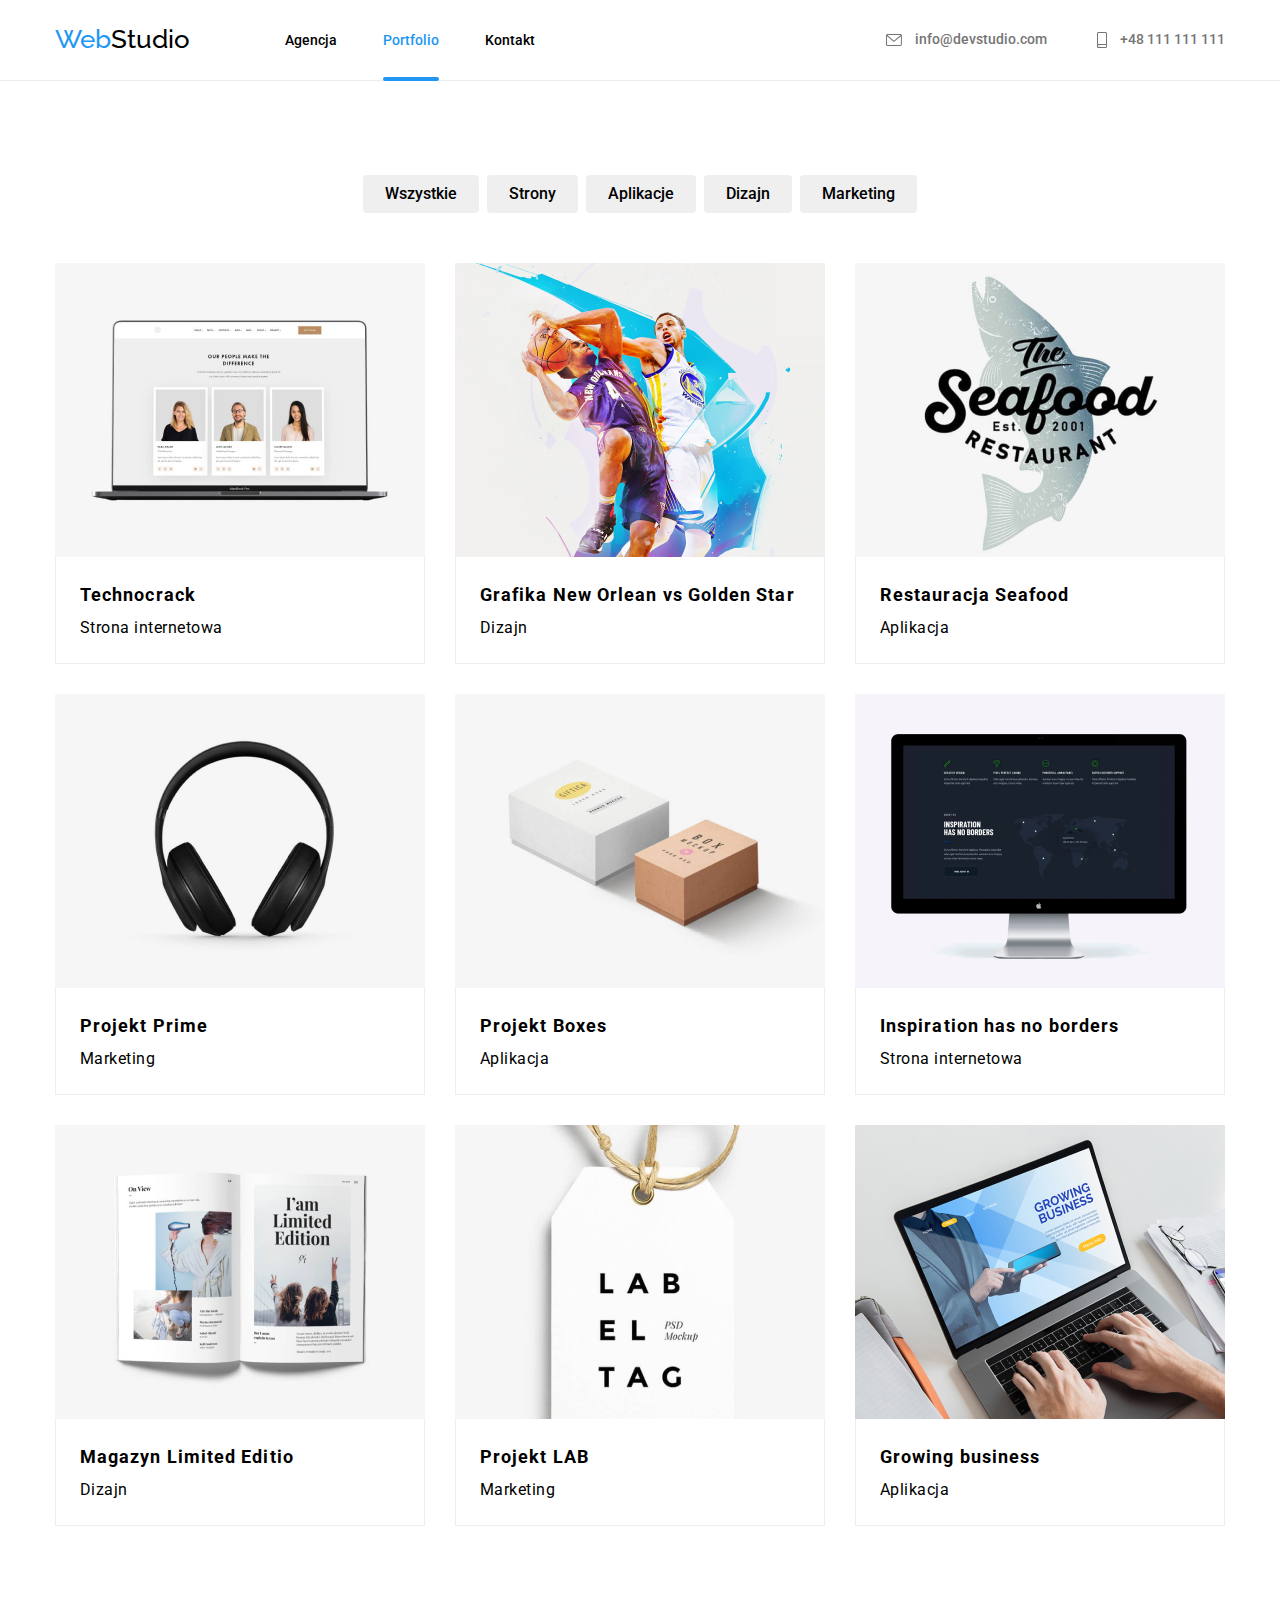
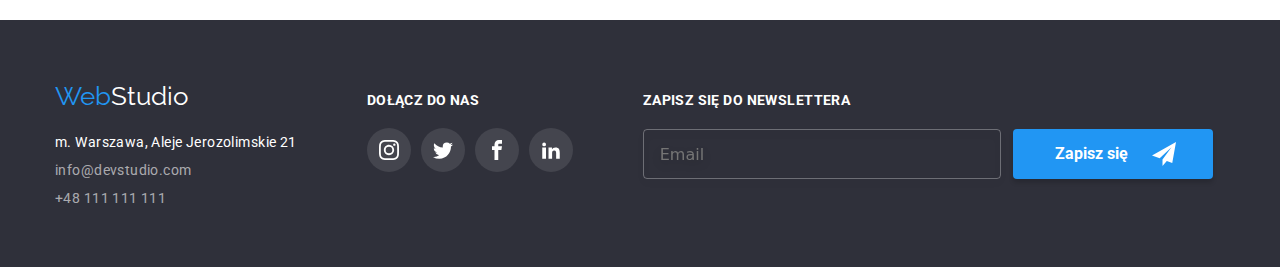
==== portfolio.html @ a9ceff57 "." ====
<!DOCTYPE html>
<html lang="pl">
  <head>
    <meta charset="UTF-8" />
    <meta http-equiv="X-UA-Compatible" content="IE=edge" />
    <meta name="viewport" content="width=device-width, initial-scale=1.0" />

    <title>Portfolio</title>
    <link rel="preconnect" href="https://fonts.googleapis.com" />
    <link rel="preconnect" href="https://fonts.gstatic.com" crossorigin />
    <link
      href="https://fonts.googleapis.com/css2?family=Raleway:wght@700&family=Roboto:wght@400;500;700;900&display=swap"
      rel="stylesheet"
    />

    <link rel="stylesheet" href="css/modern-normalize.css" />
    <link rel="stylesheet" href="css/style.css" />
  </head>
  <body>
    <header>
      <div class="container header">
        <nav class="nav">
          <a class="logo" href="./index.html"
            >Web<span class="studio-black">Studio</span></a
          >
          <ul class="nav-list">
            <li><a  href="index.html">Agencja</a></li>
            <li><a class="active" style="color:#2196f3" href="portfolio.html">Portfolio</a></li>
            <li><a href="#">Kontakt</a></li>
          </ul>
        </nav>
        <div class="contacts-header">
          <a href="mailto:info@devstudio.com">
            <svg class="icon-header" 1056 34 width="16" height="12">
              <use href="./images/icons.svg#icon-envelope"></use>
            </svg>
            info@devstudio.com</a
          >
          <a href="tel:+48111111111">
            <svg class="icon-header" width="10" height="16">
              <use href="./images/icons.svg#icon-smartphone"></use>
            </svg>
            +48 111 111 111</a
          >
        </div>
      </div>
    </header>
    <main>
      <section class="section">
        <div class="container">
          <div>
            <ul class="buttons">
              <li><button class="button" />Wszystkie</li>
              <li><button class="button" />Strony</li>
              <li><button class="button" />Aplikacje</li>
              <li><button class="button" />Dizajn</li>
              <li><button class="button" />Marketing</li>
            </ul>
          </div>
          <div>
            <ul class="portfolio">
              <li>
                <figure>
                  <div class="portfolio-position">
                    <div class="technocrack-container">
                      <p class="technocrack">
                        Technocrack jest popularną platformą wykorzystywaną do
                        rozpowszechniania koronawirusa. Firmy wykorzystują tę
                        platformę do celów szpiegowskich i ataków na
                        niezabezpieczone serwery konkurencji
                      </p>
                    </div>
                    <img
                      src="images/technocrack.jpg"
                      alt="screen ze zdjęciami ludzi"
                      width="370"
                      height="294"
                    />
                  </div>
                  <figcaption class="figcaption-portfolio">
                    <span class="upper">Technocrack</span>
                    <span class="lower">Strona internetowa</span>
                  </figcaption>
                </figure>
              </li>
              <li>
                <figure>
                  <div class="portfolio-position">
                    <div class="technocrack-container">
                      <p class="technocrack">
                        Technocrack jest popularną platformą wykorzystywaną do
                        rozpowszechniania koronawirusa. Firmy wykorzystują tę
                        platformę do celów szpiegowskich i ataków na
                        niezabezpieczone serwery konkurencji
                      </p>
                    </div>
                    <img
                      src="images/new-orlean.jpg"
                      alt="grafika meczu ew rlean z golden star"
                      width="370"
                      height="294"
                    />
                  </div>
                  <figcaption class="figcaption-portfolio">
                    <span class="upper">Grafika New Orlean vs Golden Star</span>
                    <span class="lower">Dizajn</span>
                  </figcaption>
                </figure>
              </li>
              <li>
                <figure>
                  <div class="portfolio-position">
                    <div class="technocrack-container">
                      <p class="technocrack">
                        Technocrack jest popularną platformą wykorzystywaną do
                        rozpowszechniania koronawirusa. Firmy wykorzystują tę
                        platformę do celów szpiegowskich i ataków na
                        niezabezpieczone serwery konkurencji
                      </p>
                    </div>
                    <img
                      src="images/seafood-restaurant.jpg"
                      alt="logo restauracji the seafood"
                      width="370"
                      height="294"
                    />
                  </div>
                  <figcaption class="figcaption-portfolio">
                    <span class="upper">Restauracja Seafood</span>
                    <span class="lower">Aplikacja</span>
                  </figcaption>
                </figure>
              </li>
              <li>
                <figure>
                  <div class="portfolio-position">
                    <div class="technocrack-container">
                      <p class="technocrack">
                        Technocrack jest popularną platformą wykorzystywaną do
                        rozpowszechniania koronawirusa. Firmy wykorzystują tę
                        platformę do celów szpiegowskich i ataków na
                        niezabezpieczone serwery konkurencji
                      </p>
                    </div>
                    <img
                      src="images/prime-project.jpg"
                      alt="słuchawki nauszne"
                      width="370"
                      height="294"
                    />
                  </div>
                  <figcaption class="figcaption-portfolio">
                    <span class="upper">Projekt Prime</span>
                    <span class="lower">Marketing</span>
                  </figcaption>
                </figure>
              </li>
              <li>
                <figure>
                  <div class="portfolio-position">
                    <div class="technocrack-container">
                      <p class="technocrack">
                        Technocrack jest popularną platformą wykorzystywaną do
                        rozpowszechniania koronawirusa. Firmy wykorzystują tę
                        platformę do celów szpiegowskich i ataków na
                        niezabezpieczone serwery konkurencji
                      </p>
                    </div>
                    <img
                      src="images/project-boxes.jpg"
                      alt="dwa kolorowe pudełka"
                      width="370"
                      height="294"
                    />
                  </div>
                  <figcaption class="figcaption-portfolio">
                    <span class="upper">Projekt Boxes</span>
                    <span class="lower">Aplikacja</span>
                  </figcaption>
                </figure>
              </li>
              <li>
                <figure>
                  <div class="portfolio-position">
                    <div class="technocrack-container">
                      <p class="technocrack">
                        Technocrack jest popularną platformą wykorzystywaną do
                        rozpowszechniania koronawirusa. Firmy wykorzystują tę
                        platformę do celów szpiegowskich i ataków na
                        niezabezpieczone serwery konkurencji
                      </p>
                    </div>
                    <img
                      src="images/no-borders.jpg"
                      alt="monitor ze stroną no borders"
                      width="370"
                      height="294"
                    />
                  </div>
                  <figcaption class="figcaption-portfolio">
                    <span class="upper">Inspiration has no borders</span>
                    <span class="lower">Strona internetowa</span>
                  </figcaption>
                </figure>
              </li>
              <li>
                <figure>
                  <div class="portfolio-position">
                    <div class="technocrack-container">
                      <p class="technocrack">
                        Technocrack jest popularną platformą wykorzystywaną do
                        rozpowszechniania koronawirusa. Firmy wykorzystują tę
                        platformę do celów szpiegowskich i ataków na
                        niezabezpieczone serwery konkurencji
                      </p>
                    </div>
                    <img
                      src="images/magazine.jpg"
                      alt="otarty magazyn z artykułem limited edition"
                      width="370"
                      height="294"
                    />
                  </div>
                  <figcaption class="figcaption-portfolio">
                    <span class="upper">Magazyn Limited Editio</span>
                    <span class="lower">Dizajn</span>
                  </figcaption>
                </figure>
              </li>
              <li>
                <figure>
                  <div class="portfolio-position">
                    <div class="technocrack-container">
                      <p class="technocrack">
                        Technocrack jest popularną platformą wykorzystywaną do
                        rozpowszechniania koronawirusa. Firmy wykorzystują tę
                        platformę do celów szpiegowskich i ataków na
                        niezabezpieczone serwery konkurencji
                      </p>
                    </div>
                    <img
                      src="images/project-lab.jpg"
                      alt="etykieta label tag"
                      width="370"
                      height="294"
                    />
                  </div>
                  <figcaption class="figcaption-portfolio">
                    <span class="upper">Projekt LAB</span>
                    <span class="lower">Marketing</span>
                  </figcaption>
                </figure>
              </li>
              <li>
                <figure>
                  <div class="portfolio-position">
                    <div class="technocrack-container">
                      <p class="technocrack">
                        Technocrack jest popularną platformą wykorzystywaną do
                        rozpowszechniania koronawirusa. Firmy wykorzystują tę
                        platformę do celów szpiegowskich i ataków na
                        niezabezpieczone serwery konkurencji
                      </p>
                    </div>
                    <img
                      src="images/growing-business.jpg"
                      alt="laptop ze stroną growing business"
                      width="370"
                      height="294"
                    />
                  </div>
                  <figcaption class="figcaption-portfolio">
                    <span class="upper">Growing business</span>
                    <span class="lower">Aplikacja</span>
                  </figcaption>
                </figure>
              </li>
            </ul>
          </div>
        </div>
      </section>
    </main>

    <!-- footer -->
    <footer class="ending">
      <div class="container divs">
        <div class="footer">
          <a class="logo" href="./index.html"
            >Web<span class="studio-white">Studio</span></a
          >

          <address class="links">
            <ul>
              <li>
                <a class="localization" href="#"
                  >m. Warszawa, Aleje Jerozolimskie 21</a
                >
              </li>
              <div class="contacts-footer">
                <li>
                  <a href="mailto:info@devstudio.com"> info@devstudio.com</a>
                </li>
                <li><a href="tel:+48111111111"> +48 111 111 111</a></li>
              </div>
            </ul>
          </address>
        </div>
        <div class="join-us">
          <h3>Dołącz do nas</h3>
          <ul class="join-us-links">
            <li tabindex="0" class="list-element">
              <a tabindex="-1" href="#" target="_blank"></a>
              <svg class="icon-footer" width="44" height="44">
                <use
                  href="./images/icons.svg#icon-instagram"
                  x="12"
                  y="12"
                  width="20"
                  height="20"
                ></use>
              </svg>
            </li>
            <li tabindex="0" class="list-element">
              <a tabindex="-1" href="#" target="_blank"></a>
              <svg class="icon-footer" width="44" height="44">
                <use
                  href="./images/icons.svg#icon-twitter"
                  x="12"
                  y="12"
                  width="20"
                  height="20"
                ></use>
              </svg>
            </li>
            <li tabindex="0" class="list-element">
              <a tabindex="-1" href="#" target="_blank"></a>
              <svg class="icon-footer" width="44" height="44">
                <use
                  href="./images/icons.svg#icon-facebook"
                  x="12"
                  y="12"
                  width="20"
                  height="20"
                ></use>
              </svg>
            </li>
            <li tabindex="0" class="list-element">
              <a tabindex="-1" href="#" target="_blank"></a>
              <svg class="icon-footer" width="44" height="44">
                <use
                  href="./images/icons.svg#icon-linkedin2"
                  x="12"
                  y="12"
                  width="20"
                  height="20"
                ></use>
              </svg>
            </li>
          </ul>
        </div>
        <form class="form-footer">
          <label for="newsletter" class="label-footer">Zapisz się do Newslettera</label>
          <div class="newsletter-flex">
            <input id="newsletter" class="newsletter" type="email" name="email" placeholder="Email">
            <button class="join-us-button" type="submit"> Zapisz się
              <svg class="send" width="24" height="24">
                <use href="./images/icons.svg#icon-icon-send"></use>
              </svg>
            </button>
          </div>
        </form>
      </div>
    </footer>
  </body>
</html>
---- css/style.css ----
:root {
  --black: black;
  --blue: #2196f3;
  --white: #ffffff;
  --grey: #757575;
  --light-grey: rgba(255, 255, 255, 0.6);
  --background-footer: #2f303a;
  --box-shadow: rgba(0, 0, 0, 0.15);
  --bacground-image: rgba(47, 48, 58, 0.4);
  --social-links: #afb1b8;
  --our-clients: #e5e5e5;
  --social-links-footer: rgba(255, 255, 255, 0.1);
}

header {
  border-bottom: 1px solid #ececec;
  padding-top: 24px;
  padding-bottom: 25px;
}
.container {
  width: 1200px;
  margin: 0 auto;
  padding: 0 15px;
}
ul {
  list-style: none;
  padding: 0;
  margin: 0;
}
h1,
h2,
h3,
p {
  margin: 0;
}
body {
  color: var(--black);
}

.logo {
  font-family: "Raleway", sans-serif;
  font-size: 26px;
  color: var(--blue);
  text-decoration: none;
  margin-right: 95px;
  line-height: 31px;
}

.header {
  display: flex;
  align-items: center;
  justify-content: space-between;
  font-family: "Roboto";
  font-style: normal;
  font-weight: 500;
  font-size: 14px;
  line-height: 16px;
}

.nav {
  display: flex;
  align-items: center;
  justify-content: space-evenly;
}

.nav-list {
  display: flex;
  align-items: center;
  justify-content: space-evenly;
  gap: 46px;
}

.nav-list a {
  font-family: "Roboto", sans-serif;
  font-weight: 500;
  letter-spacing: 0, 02em;
  color: var(--black);
  text-decoration: none;
  transition: color 250ms cubic-bezier(0.4, 0, 0.2, 1);
  position: relative;
  display: block;
}
.nav-list a:hover::after,
.nav-list a:focus::after {
  content: "";
  position: absolute;
  display: block;
  top: 45px;
  width: 100%;
  height: 4px;
  background-color: var(--blue);
  border-radius: 2px;
}

.active::after {
  content: "";
  position: absolute;
  display: block;
  top: 45px;
  width: 100%;
  height: 4px;
  background-color: var(--blue);
  border-radius: 2px;
}

.nav-list a:hover,
.nav-list a:focus {
  color: var(--blue);
}
.studio-black {
  color: var(--black);
}

.contacts-header {
  display: flex;
  gap: 50px;
}

.contacts-header a {
  color: var(--grey);
  text-decoration: none;
  transition: color 250ms cubic-bezier(0.4, 0, 0.2, 1);
}

.contacts-header a:hover,
.contacts-header a:focus {
  color: var(--blue);
}

.icon-header {
  fill: currentColor;
  margin-right: 10px;
  vertical-align: middle;
  transition: fill 250ms cubic-bezier(0.4, 0, 0.2, 1);
}

.icon-header:hover,
.icon-header:focus {
  fill: var(--blue);
}

.section {
  padding: 94px 0;
}
.page-theme {
  background-color: #2f303a;
  text-align: center;
  display: flex;
  flex-direction: column;
  justify-content: center;
  text-align: center;
  align-items: center;
  padding-bottom: 0;
  background-image: linear-gradient(
      to bottom,
      var(--bacground-image),
      var(--bacground-image)
    ),
    url("../images/new-image.jpg");

  background-repeat: no-repeat;
  background-position: center;
  background-size: 1600px 600px;
}

.page-theme h1 {
  font-size: 44px;
  font-weight: 900;
  line-height: 60px;
  letter-spacing: 0.06em;
  color: var(--white);
  width: 696px;
  margin: 106px 252px 0 252px;
}
.page-theme button {
  font-family: "Roboto";
  font-weight: 700;
  font-size: 16px;
  line-height: 1.875;
  color: var(--white);
  background-color: var(--blue);
  width: 200px;
  height: 50px;
  box-shadow: 0px 4px 4px var(--box-shadow);
  border-radius: 4px;
  outline: none;
  border: none;
  cursor: pointer;
}

.articles {
  display: flex;
  justify-content: center;
  text-align: left;
}
.svg-lorem {
  background-color: #f5f4fa;
  border-radius: 4px;
  margin-bottom: 30px;
}

.articles h3 {
  text-transform: uppercase;
  font-weight: 700;
  font-size: 14px;
  letter-spacing: 0, 03em;
  justify-content: center;
  line-height: 16px;
  margin-bottom: 10px;
}

.articles p {
  font-family: "Roboto", sans-serif;
  font-weight: 400;
  font-size: 14px;
  letter-spacing: 0, 03em;
  color: var(--grey);
  line-height: 24px;
}
.secondary {
  display: flex;
  flex-direction: column;
  justify-content: center;
  text-align: center;
  padding-top: 0;
}

.secondary h2 {
  font-size: 36px;
  font-weight: 700;
  line-height: 42px;
  letter-spacing: 0.03em;
  margin-bottom: 50px;
}

.picture {
  display: flex;
  justify-content: space-evenly;
  gap: 30px;
}
.position-relative {
  position: relative;
}
.position-relative > .aplications {
  position: absolute;
  top: 224px;
}
.aplications {
  background: rgba(47, 48, 58, 0.8);
  width: 370px;
  padding-top: 27px;
  padding-bottom: 27px;
  font-family: "Roboto";
  font-style: normal;
  font-weight: 700;
  font-size: 14px;
  line-height: 16px;
  text-align: center;
  letter-spacing: 0.03em;
  text-transform: uppercase;
  color: var(--white);
}
.team {
  background-color: #f5f4fa;
  display: flex;
  flex-direction: column;
  justify-content: center;
  text-align: center;
}
.team-pictures {
  display: flex;
  justify-content: space-evenly;
  gap: 30px;
}
.team-pictures figure {
  font-size: 0;
}

.team figure {
  background-color: var(--white);
  box-shadow: 0px 1px 3px rgba(0, 0, 0, 0.12), 0px 1px 1px rgba(0, 0, 0, 0.14),
    0px 2px 1px rgba(0, 0, 0, 0.2);
  border-radius: 0px 0px 4px 4px;
  margin: 0;
}

.team h2 {
  font-size: 36px;
  font-weight: 700;
  letter-spacing: 0.03em;
  text-align: center;
  margin-bottom: 50px;
  line-height: 42px;
}
.list-links {
  display: flex;
  gap: 10px;
  margin-left: 32px;
  margin-top: 16px;
}
.social-links {
  background-color: var(--white);
  fill: var(--social-links);
  border-radius: 50%;
  transition: background-color 250ms cubic-bezier(0.4, 0, 0.2, 1),
    fill 250ms cubic-bezier(0.4, 0, 0.2, 1);
}

.social-links:hover {
  background-color: var(--blue);
  cursor: pointer;
}

.link-face:focus > .item-social {
  fill: var(--white);
  background-color: var(--blue);
  border-radius: 50%;
}

.item-social {
  fill: var(--social-links);
  transition: fill 250ms cubic-bezier(0.4, 0, 0.2, 1);
}
.item-social:hover {
  fill: var(--white);
}

.button {
  font-family: "Roboto";
  font-weight: 500;
  font-size: 16px;
  line-height: 26px;
  height: 38px;
  padding-left: 22px;
  padding-right: 22px;
  outline: none;
  border: none;
  border-radius: 4px;
  cursor: pointer;
  transition: color, background-color,
    box-shadow 250ms cubic-bezier(0.4, 0, 0.2, 1);
}
.button-index {
  font-family: "Roboto";
  font-weight: 700;
  font-size: 16px;
  line-height: 30px;
  outline: none;
  border: none;
  cursor: pointer;
  margin-top: 30px;
  margin-bottom: 200px;
}

.button:hover,
.button:focus {
  color: var(--white);
  background-color: var(--blue);
  box-shadow: 0px 2px 2px 0px rgba(0, 0, 0, 0.12),
    0px 1px 2px 0px rgba(0, 0, 0, 0.08), 0px 3px 1px 0px rgba(0, 0, 0, 0.1);
}

.buttons {
  list-style: none;
  align-items: center;
  text-align: center;
  justify-content: center;
  display: flex;
  gap: 8px;
  margin-bottom: 50px;
}
.portfolio {
  list-style: none;
  display: flex;
  flex-wrap: wrap;
  gap: 30px;
  align-content: center;
  transition: box-shadow 250ms cubic-bezier(0.4, 0, 0.2, 1);
}
.portfolio figure:hover {
  box-shadow: 1px 4px 6px 0px rgba(0, 0, 0, 0.16),
    0px 4px 4px 0px rgba(0, 0, 0, 0.06), 0px 1px 1px 0px rgba(0, 0, 0, 0.12);
}
.figcaption {
  display: flex;
  flex-direction: column;
  padding-bottom: 30px;
}

.figcaption-portfolio {
  display: flex;
  flex-direction: column;
  padding-bottom: 20px;
  padding-left: 24px;
  padding-top: 20px;
  border: 1px solid #eee;
  border-top: none;
}

.portfolio figure {
  background: var(--white);
  margin: 0;
  font-size: 0;
}

.upper-text {
  font-family: "Roboto";
  font-style: normal;
  font-weight: 500;
  font-size: 16px;
  line-height: 19px;
  text-align: center;
  letter-spacing: 0.03em;
  padding-top: 30px;
  margin-bottom: 10px;
}
.upper {
  font-family: "Roboto";
  font-style: normal;
  font-weight: 700;
  font-size: 18px;
  line-height: 36px;
  letter-spacing: 0.06em;
}

.lower-text {
  font-family: "Roboto";
  font-size: 16px;
  font-weight: 400;
  color: var(--grey);
  letter-spacing: 0.03em;
  line-height: 19px;
}
.lower {
  font-family: "Roboto";
  font-style: normal;
  font-weight: 400;
  font-size: 16px;
  line-height: 30px;
  letter-spacing: 0.03em;
}

.technocrack {
  font-family: "Roboto";
  font-style: normal;
  font-weight: 400;
  font-size: 18px;
  line-height: 28px;
  letter-spacing: 0.03em;
  background-color: rgba(33, 150, 243, 0.9);
  color: var(--white);
  padding: 49px 45px 49px 24px;
}
.portfolio-position {
  position: relative;
  overflow: hidden;
  cursor: pointer;
}

.technocrack-container {
  position: absolute;
  transform: translateY(100%);
  transition: transform 250ms cubic-bezier(0.4, 0, 0.2, 1);
  width: 370px;
  z-index: -1;
}

.portfolio-position:hover .technocrack-container {
  cursor: pointer;
  transform: translateY(0);
  z-index: 1;
}

.our-clients {
  justify-content: center;
  align-items: center;
}
.client-list {
  display: flex;
  justify-content: space-between;
  margin-top: 50px;
}

.our-clients h2 {
  font-family: "Roboto";
  font-size: 36px;
  font-weight: 700;
  line-height: 42px;
  letter-spacing: 0.03em;
  text-align: center;
}
.client-box {
  cursor: pointer;
  transition: border-color 250ms cubic-bezier(0.4, 0, 0.2, 1);
}
.client-box:focus {
  border-color: #2196f3;
}
.icon-client:hover {
  fill: var(--blue);
  border-color: var(--blue);
}

.link-svg:focus > .icon-client {
  fill: var(--blue);
  border-color: var(--blue);
}

.icon-client {
  border: solid 1px #afb1b8;
  border-radius: 4px;
  fill: var(--social-links);
  transition: fill 250ms cubic-bezier(0.4, 0, 0.2, 1),
    border-color 250ms cubic-bezier(0.4, 0, 0.2, 1);
}

.localization {
  color: var(--white);
  text-decoration: none;
  font-style: normal;
}
.links a {
  font-family: "Roboto";
  font-style: normal;
  font-weight: 400;
  font-size: 14px;
  letter-spacing: 0.03em;
  text-decoration: none;
}
.links {
  padding-top: 20px;
}

.contacts-footer a:hover,
.contacts-footer a:focus {
  color: var(--blue);
}
.studio-white {
  color: var(--white);
}

.contacts-footer a {
  color: var(--light-grey);
}
.contacts-footer {
  display: flex;
  flex-direction: column;
  gap: 9px;
  transition: color 250ms cubic-bezier(0.4, 0, 0.2, 1);
}
.ending {
  background-color: var(--background-footer);
  padding-top: 60px;
  padding-bottom: 60px;
  line-height: normal;
  display: flex;
}
.footer ul {
  display: flex;
  flex-direction: column;
  gap: 9px;
}
.join-us {
  margin-top: 12px;
}
.join-us h3 {
  color: var(--white);
  font-family: "Roboto";
  font-style: normal;
  font-weight: 700;
  font-size: 14px;
  line-height: 16px;
  letter-spacing: 0.03em;
  text-transform: uppercase;
}
.join-us-links {
  margin-top: 20px;
  display: flex;
  gap: 10px;
}
.divs {
  display: flex;
  gap: 70px;
  justify-content: baseline;
  align-items: baseline;
}
.list-element {
  background-color: var(--social-links-footer);
  fill: var(--white);
  border-radius: 50%;
  transition: background-color 250ms cubic-bezier(0.4, 0, 0.2, 1);
}

.list-element:hover,
.list-element:focus {
  background-color: var(--blue);
  cursor: pointer;
}

.icon-footer {
  vertical-align: middle;
}

.label-footer {
  color: var(--white);
  font-family: "Roboto";
  font-style: normal;
  font-weight: 700;
  font-size: 14px;
  line-height: 16px;
  letter-spacing: 0.03em;
  text-transform: uppercase;
}

.newsletter {
  border: 1px solid rgba(255, 255, 255, 0.3);
  filter: drop-shadow(0px 4px 4px rgba(0, 0, 0, 0.15));
  border-radius: 4px;
  background-color: inherit;
  width: 358px;
  height: 50px;
  padding-left: 16px;
  padding-right: 0;
  vertical-align: center;
  color: rgba(255, 255, 255, 0.6);
}
.newsletter-flex {
  display: flex;
  gap: 12px;
  align-items: center;
  margin-top: 20px;
}
.join-us-button {
  width: 200px;
  height: 50px;
  background: var(--blue);
  box-shadow: 0px 4px 4px rgba(0, 0, 0, 0.15);
  border-radius: 4px;
  color: var(--white);
  border: none;
  font-family: "Roboto";
  font-style: normal;
  font-weight: 700;
  font-size: 16px;
  line-height: 30px;
  display: flex;
  gap: 24px;
  align-items: center;
  text-align: center;
  padding-left: 42px;
}
.join-us-button:hover {
  cursor: pointer;
}
.send {
  fill: var(--white);
}

.modal {
  cursor: not-allowed;
  background-color: rgba(0, 0, 0, 0.2);
  position: fixed;
  display: flex;
  left: 0;
  top: 0;
  bottom: 0;
  right: 0;
}

.box {
  position: relative;
  background: var(--white);
  box-shadow: 0px 1px 3px rgba(0, 0, 0, 0.12), 0px 1px 1px rgba(0, 0, 0, 0.14),
    0px 2px 1px rgba(0, 0, 0, 0.2);
  border-radius: 4px;
  width: 528px;
  height: 581px;
  margin: auto;
  cursor: initial;
  transform: translateY(0%);
  transition: transform 0.5s cubic-bezier(0.4, 0, 0.2, 1),
    opacity 0.5s cubic-bezier(0.4, 0, 0.2, 1);
}
.personal-details {
  margin-top: 12px;
  margin-left: 40px;
}
.input-name {
  display: flex;
  flex-direction: column;
  gap: 4px;
  margin-top: 10px;
}
.input-modal {
  width: 448px;
  height: 40px;
  padding-left: 42px;
  border: 1px solid rgba(33, 33, 33, 0.2);
  border-radius: 4px;
  transition: border-color 250ms cubic-bezier(0.4, 0, 0.2, 1);
}
.input-modal:hover,
.input-modal:focus {
  border-color: rgba(33, 150, 243, 1);
}

.comment:hover,
.comment:focus {
  border-color: rgba(33, 150, 243, 1);
}

.comment-name {
  width: 448px;
  height: 120px;
  display: flex;
  flex-direction: column;
  gap: 4px;
  margin-top: 10px;
}
.modal-icon-position:hover {
  fill: var(--blue);
}
.modal-icon-position {
  position: relative;
  width: 448px;
  height: 40px;
}
.modal-svg {
  position: absolute;
  top: 14px;
  left: 12px;
  transition: fill 250ms cubic-bezier(0.4, 0, 0.2, 1);
}
.comment {
  border: 1px solid rgba(33, 33, 33, 0.2);
  border-radius: 4px;
  width: 448px;
  height: 120px;
  transition: border-color 250ms cubic-bezier(0.4, 0, 0.2, 1);
}
.input-comment {
  font-family: "Roboto";
  font-style: normal;
  font-weight: 400;
  font-size: 12px;
  line-height: 14px;
  letter-spacing: 0.01em;
  color: rgba(117, 117, 117, 0.5);
  border: none;
  padding: 12px 16px;
  width: 416px;
  height: 96px;
  box-sizing: border-box;
}
.input-comment:hover,
.input-comment:focus {
  border-color: rgba(33, 150, 243, 1);
}
.name {
  font-family: "Roboto";
  font-style: normal;
  font-weight: 400;
  font-size: 12px;
  line-height: 14px;
  letter-spacing: 0.01em;
  color: #757575;
}

.privacy-policy {
  font-family: "Roboto";
  font-style: normal;
  font-weight: 400;
  font-size: 14px;
  line-height: 24px;
  letter-spacing: 0.03em;
  color: #757575;
  margin-left: 14px;
  margin-top:20px;
  position: relative;
  display:flex;
  align-items: center;
  gap:7px
}
.hidden-checkbox{
  display:none
}
.custom-checkbox{
  position: relative;
  border:1px solid #212121;
  border-radius: 2px;
  width:16px;
  height:15px;
}

.custom-checkbox-img{
  position: absolute;
  top:-1px;
  left:-1px;
  background-color: var(--blue);
  opacity:0;
  transition: opacity 250ms cubic-bezier(0.4, 0, 0.2, 1);
}

.hidden-checkbox:checked + .custom-checkbox > .custom-checkbox-img {
  opacity:1
}

.privacy-policy a {
  color: var(--blue);
}



.input-modal:hover + .modal-svg,
.input-modal:focus + .modal-svg {
  fill: var(--blue);
}

.send-modal {
  width: 200px;
  height: 50px;
  color: var(--white);
  border: none;
  background: #2196f3;
  box-shadow: 0px 4px 4px rgba(0, 0, 0, 0.15);
  border-radius: 4px;
  margin-top: 30px;
  text-align: center;
  cursor: pointer;
  align-content: center;
  margin-left: 124px;
}
.header-modal {
  font-family: "Roboto";
  font-style: normal;
  font-weight: 700;
  font-size: 20px;
  line-height: 23px;
  text-align: center;
  letter-spacing: 0.03em;
  padding-top: 40px;
}

.close {
  cursor: pointer;
  border: 1px solid rgba(0, 0, 0, 0.1);
  background-color: var(--white);
  width: 30px;
  height: 30px;
  border-radius: 50%;
  position: absolute;
  top: 8px;
  right: 8px;
}
.is-hidden {
  opacity: 0;
  visibility: hidden;
  pointer-events: none;
  transition: opacity 250ms 250ms ease-in-out,
    visibility 250ms 250ms ease-in-out;
}

.is-hidden .box {
  transform: translateY(-150%);
}
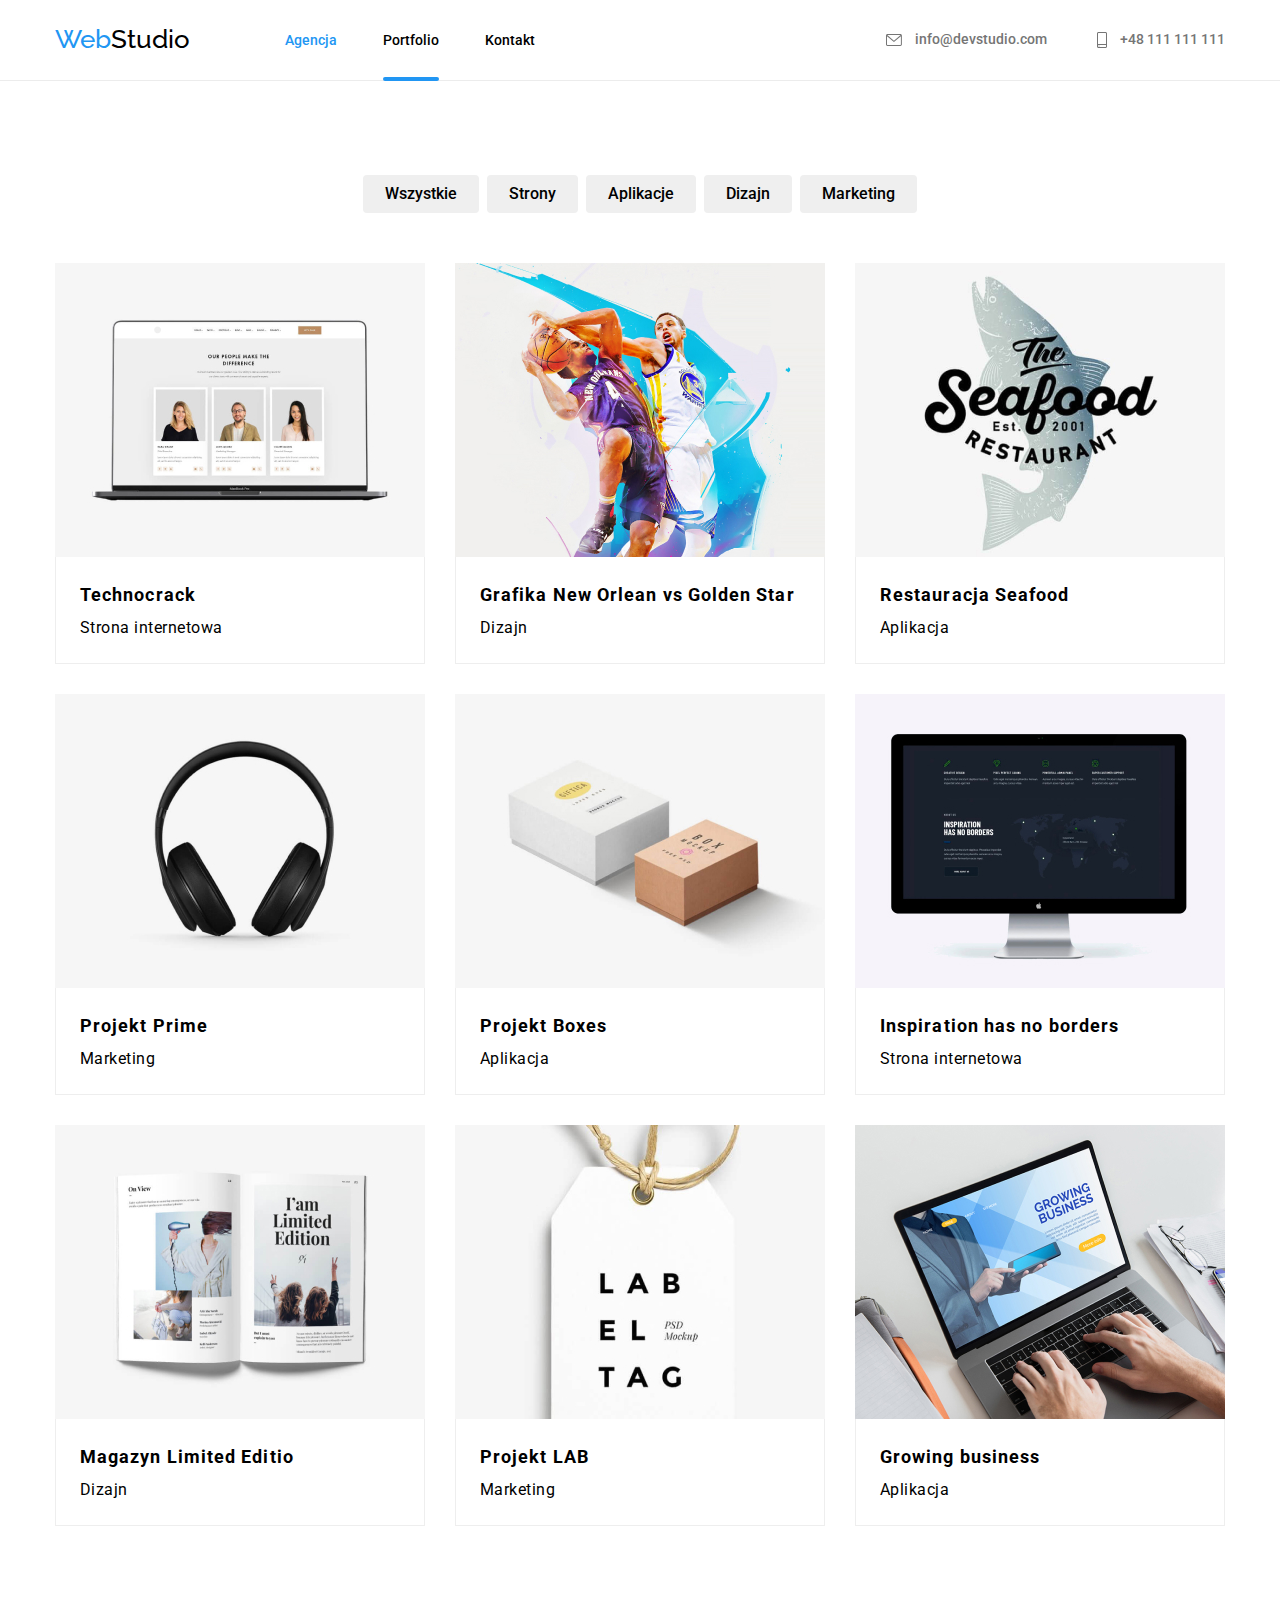
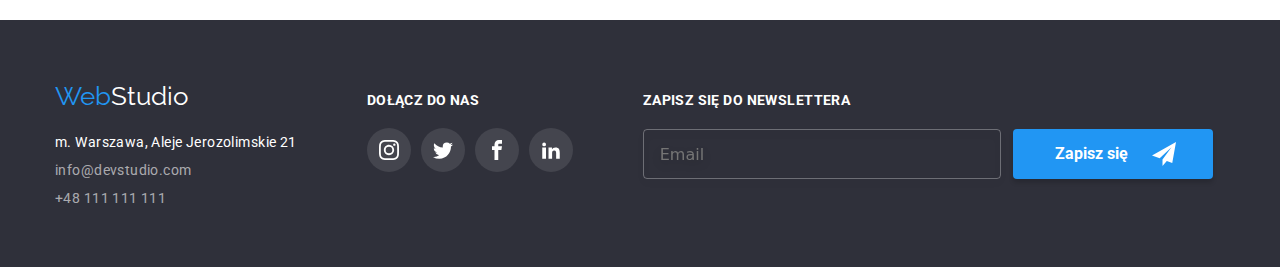
==== commit d8848b54: "Update portfolio.html" ====
--- a/portfolio.html
+++ b/portfolio.html
@@ -19,25 +19,29 @@
   <body>
     <header>
       <div class="container header">
-        <nav class="nav">
+        <nav class="header__nav">
           <a class="logo" href="./index.html"
-            >Web<span class="studio-black">Studio</span></a
+            >Web<span class="header__studio header__studio--black">Studio</span></a
           >
-          <ul class="nav-list">
-            <li><a  href="index.html">Agencja</a></li>
-            <li><a class="active" style="color:#2196f3" href="portfolio.html">Portfolio</a></li>
+          <ul class="header__list">
+            <li>
+              <a  style="color: #2196f3" href="index.html"
+                >Agencja</a
+              >
+            </li>
+            <li><a class="header__active" href="portfolio.html">Portfolio</a></li>
             <li><a href="#">Kontakt</a></li>
           </ul>
         </nav>
-        <div class="contacts-header">
+        <div class="header__contacts">
           <a href="mailto:info@devstudio.com">
-            <svg class="icon-header" 1056 34 width="16" height="12">
+            <svg class="header__icon" 1056 34 width="16" height="12">
               <use href="./images/icons.svg#icon-envelope"></use>
             </svg>
             info@devstudio.com</a
           >
           <a href="tel:+48111111111">
-            <svg class="icon-header" width="10" height="16">
+            <svg class="header__icon" width="10" height="16">
               <use href="./images/icons.svg#icon-smartphone"></use>
             </svg>
             +48 111 111 111</a
--- a/css/style.css
+++ b/css/style.css
@@ -55,22 +55,24 @@
   font-weight: 500;
   font-size: 14px;
   line-height: 16px;
-}
-
-.nav {
+  
+  
+}
+
+.header__nav {
   display: flex;
   align-items: center;
   justify-content: space-evenly;
 }
 
-.nav-list {
+.header__list {
   display: flex;
   align-items: center;
   justify-content: space-evenly;
   gap: 46px;
 }
 
-.nav-list a {
+.header__list a {
   font-family: "Roboto", sans-serif;
   font-weight: 500;
   letter-spacing: 0, 02em;
@@ -80,8 +82,8 @@
   position: relative;
   display: block;
 }
-.nav-list a:hover::after,
-.nav-list a:focus::after {
+.header__list a:hover::after,
+.header__list a:focus::after {
   content: "";
   position: absolute;
   display: block;
@@ -92,7 +94,7 @@
   border-radius: 2px;
 }
 
-.active::after {
+.header__active::after {
   content: "";
   position: absolute;
   display: block;
@@ -103,39 +105,39 @@
   border-radius: 2px;
 }
 
-.nav-list a:hover,
-.nav-list a:focus {
+.header__list a:hover,
+.header__list a:focus {
   color: var(--blue);
 }
-.studio-black {
+.header__studio--black {
   color: var(--black);
 }
 
-.contacts-header {
+.header__contacts {
   display: flex;
   gap: 50px;
 }
 
-.contacts-header a {
+.header__contacts a {
   color: var(--grey);
   text-decoration: none;
   transition: color 250ms cubic-bezier(0.4, 0, 0.2, 1);
 }
 
-.contacts-header a:hover,
-.contacts-header a:focus {
+.header__contacts a:hover,
+.header__contacts a:focus {
   color: var(--blue);
 }
 
-.icon-header {
+.header__icon {
   fill: currentColor;
   margin-right: 10px;
   vertical-align: middle;
   transition: fill 250ms cubic-bezier(0.4, 0, 0.2, 1);
 }
 
-.icon-header:hover,
-.icon-header:focus {
+.header__icon:hover,
+.header__icon:focus {
   fill: var(--blue);
 }
 
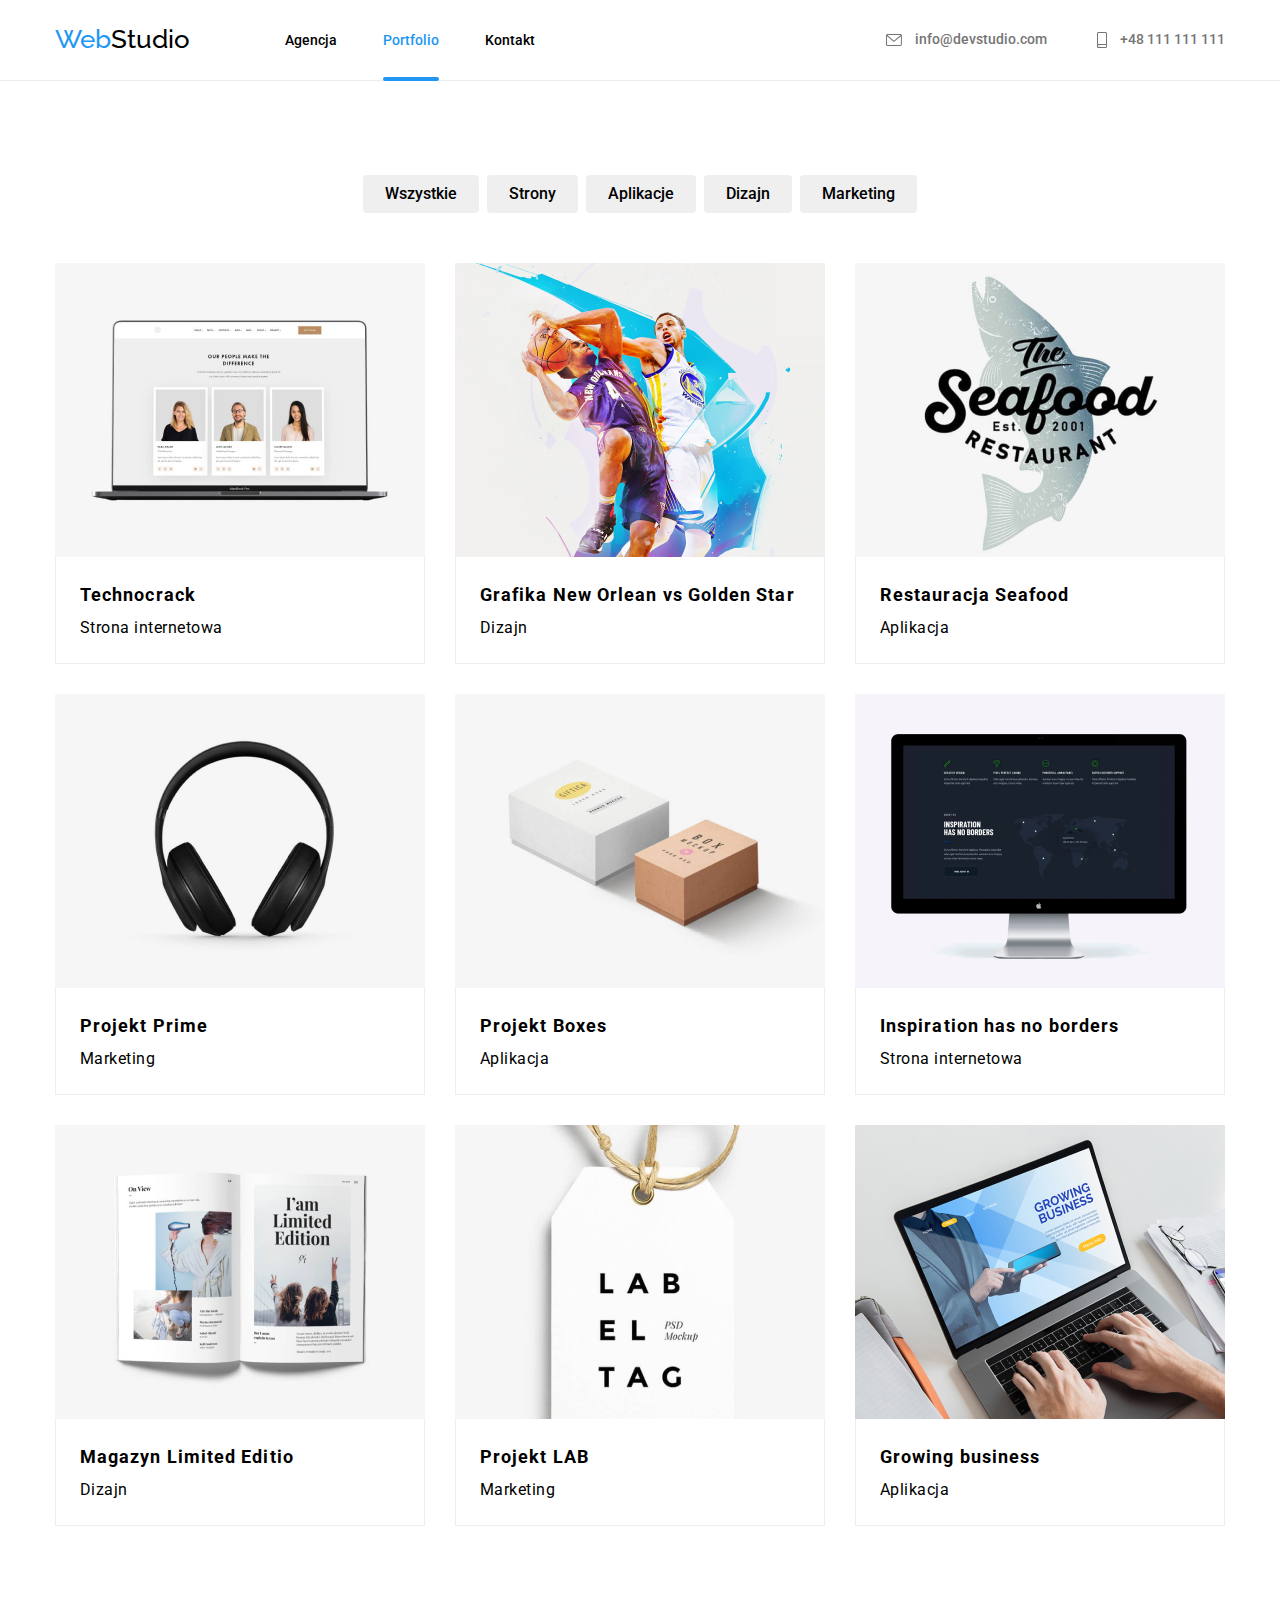
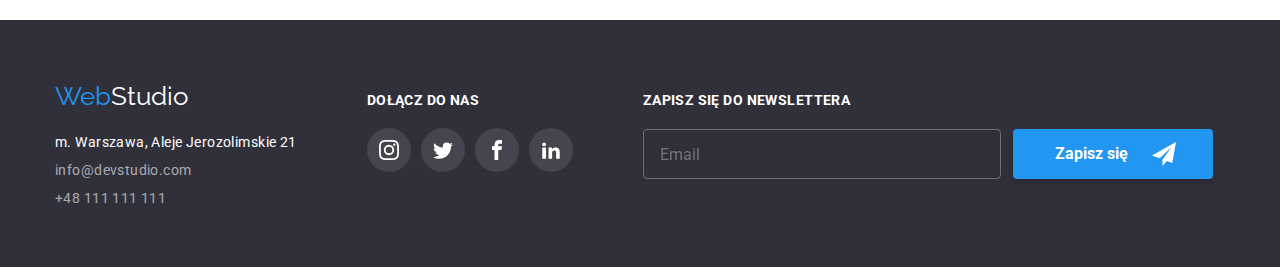
==== commit 3290cb22: "." ====
--- a/portfolio.html
+++ b/portfolio.html
@@ -14,22 +14,22 @@
     />
 
     <link rel="stylesheet" href="css/modern-normalize.css" />
-    <link rel="stylesheet" href="css/style.css" />
+    <link rel="stylesheet" href="css/main.min.css" />
   </head>
   <body>
     <header>
       <div class="container header">
         <nav class="header__nav">
           <a class="logo" href="./index.html"
-            >Web<span class="header__studio header__studio--black">Studio</span></a
+            >Web<span class="logo__studio logo__studio--black">Studio</span></a
           >
           <ul class="header__list">
             <li>
-              <a  style="color: #2196f3" href="index.html"
+              <a  href="index.html"
                 >Agencja</a
               >
             </li>
-            <li><a class="header__active" href="portfolio.html">Portfolio</a></li>
+            <li><a style="color: #2196f3" class="header__active" href="portfolio.html">Portfolio</a></li>
             <li><a href="#">Kontakt</a></li>
           </ul>
         </nav>
@@ -53,21 +53,21 @@
       <section class="section">
         <div class="container">
           <div>
-            <ul class="buttons">
-              <li><button class="button" />Wszystkie</li>
-              <li><button class="button" />Strony</li>
-              <li><button class="button" />Aplikacje</li>
-              <li><button class="button" />Dizajn</li>
-              <li><button class="button" />Marketing</li>
+            <ul class="filter">
+              <li><button class="filter__button" />Wszystkie</li>
+              <li><button class="filter__button" />Strony</li>
+              <li><button class="filter__button" />Aplikacje</li>
+              <li><button class="filter__button" />Dizajn</li>
+              <li><button class="filter__button" />Marketing</li>
             </ul>
           </div>
           <div>
             <ul class="portfolio">
               <li>
                 <figure>
-                  <div class="portfolio-position">
-                    <div class="technocrack-container">
-                      <p class="technocrack">
+                  <div class="portfolio__position">
+                    <div class="portfolio__technocrack-container">
+                      <p class="portfolio__technocrack">
                         Technocrack jest popularną platformą wykorzystywaną do
                         rozpowszechniania koronawirusa. Firmy wykorzystują tę
                         platformę do celów szpiegowskich i ataków na
@@ -81,17 +81,17 @@
                       height="294"
                     />
                   </div>
-                  <figcaption class="figcaption-portfolio">
-                    <span class="upper">Technocrack</span>
-                    <span class="lower">Strona internetowa</span>
-                  </figcaption>
-                </figure>
-              </li>
-              <li>
-                <figure>
-                  <div class="portfolio-position">
-                    <div class="technocrack-container">
-                      <p class="technocrack">
+                  <figcaption class="portfolio__figcaption">
+                    <span class="portfolio__upper-text">Technocrack</span>
+                    <span class="portfolio__lower">Strona internetowa</span>
+                  </figcaption>
+                </figure>
+              </li>
+              <li>
+                <figure>
+                  <div class="portfolio__position">
+                    <div class="portfolio__technocrack-container">
+                      <p class="portfolio__technocrack">
                         Technocrack jest popularną platformą wykorzystywaną do
                         rozpowszechniania koronawirusa. Firmy wykorzystują tę
                         platformę do celów szpiegowskich i ataków na
@@ -105,17 +105,17 @@
                       height="294"
                     />
                   </div>
-                  <figcaption class="figcaption-portfolio">
-                    <span class="upper">Grafika New Orlean vs Golden Star</span>
-                    <span class="lower">Dizajn</span>
-                  </figcaption>
-                </figure>
-              </li>
-              <li>
-                <figure>
-                  <div class="portfolio-position">
-                    <div class="technocrack-container">
-                      <p class="technocrack">
+                  <figcaption class="portfolio__figcaption">
+                    <span class="portfolio__upper-text">Grafika New Orlean vs Golden Star</span>
+                    <span class="portfolio__lower">Dizajn</span>
+                  </figcaption>
+                </figure>
+              </li>
+              <li>
+                <figure>
+                  <div class="portfolio__position">
+                    <div class="portfolio__technocrack-container">
+                      <p class="portfolio__technocrack">
                         Technocrack jest popularną platformą wykorzystywaną do
                         rozpowszechniania koronawirusa. Firmy wykorzystują tę
                         platformę do celów szpiegowskich i ataków na
@@ -129,17 +129,17 @@
                       height="294"
                     />
                   </div>
-                  <figcaption class="figcaption-portfolio">
-                    <span class="upper">Restauracja Seafood</span>
-                    <span class="lower">Aplikacja</span>
-                  </figcaption>
-                </figure>
-              </li>
-              <li>
-                <figure>
-                  <div class="portfolio-position">
-                    <div class="technocrack-container">
-                      <p class="technocrack">
+                  <figcaption class="portfolio__figcaption">
+                    <span class="portfolio__upper-text">Restauracja Seafood</span>
+                    <span class="portfolio__lower">Aplikacja</span>
+                  </figcaption>
+                </figure>
+              </li>
+              <li>
+                <figure>
+                  <div class="portfolio__position">
+                    <div class="portfolio__technocrack-container">
+                      <p class="portfolio__technocrack">
                         Technocrack jest popularną platformą wykorzystywaną do
                         rozpowszechniania koronawirusa. Firmy wykorzystują tę
                         platformę do celów szpiegowskich i ataków na
@@ -153,17 +153,17 @@
                       height="294"
                     />
                   </div>
-                  <figcaption class="figcaption-portfolio">
-                    <span class="upper">Projekt Prime</span>
-                    <span class="lower">Marketing</span>
-                  </figcaption>
-                </figure>
-              </li>
-              <li>
-                <figure>
-                  <div class="portfolio-position">
-                    <div class="technocrack-container">
-                      <p class="technocrack">
+                  <figcaption class="portfolio__figcaption">
+                    <span class="portfolio__upper-text">Projekt Prime</span>
+                    <span class="portfolio__lower">Marketing</span>
+                  </figcaption>
+                </figure>
+              </li>
+              <li>
+                <figure>
+                  <div class="portfolio__position">
+                    <div class="portfolio__technocrack-container">
+                      <p class="portfolio__technocrack">
                         Technocrack jest popularną platformą wykorzystywaną do
                         rozpowszechniania koronawirusa. Firmy wykorzystują tę
                         platformę do celów szpiegowskich i ataków na
@@ -177,17 +177,17 @@
                       height="294"
                     />
                   </div>
-                  <figcaption class="figcaption-portfolio">
-                    <span class="upper">Projekt Boxes</span>
-                    <span class="lower">Aplikacja</span>
-                  </figcaption>
-                </figure>
-              </li>
-              <li>
-                <figure>
-                  <div class="portfolio-position">
-                    <div class="technocrack-container">
-                      <p class="technocrack">
+                  <figcaption class="portfolio__figcaption">
+                    <span class="portfolio__upper-text">Projekt Boxes</span>
+                    <span class="portfolio__lower">Aplikacja</span>
+                  </figcaption>
+                </figure>
+              </li>
+              <li>
+                <figure>
+                  <div class="portfolio__position">
+                    <div class="portfolio__technocrack-container">
+                      <p class="portfolio__technocrack">
                         Technocrack jest popularną platformą wykorzystywaną do
                         rozpowszechniania koronawirusa. Firmy wykorzystują tę
                         platformę do celów szpiegowskich i ataków na
@@ -201,17 +201,17 @@
                       height="294"
                     />
                   </div>
-                  <figcaption class="figcaption-portfolio">
-                    <span class="upper">Inspiration has no borders</span>
-                    <span class="lower">Strona internetowa</span>
-                  </figcaption>
-                </figure>
-              </li>
-              <li>
-                <figure>
-                  <div class="portfolio-position">
-                    <div class="technocrack-container">
-                      <p class="technocrack">
+                  <figcaption class="portfolio__figcaption">
+                    <span class="portfolio__upper-text">Inspiration has no borders</span>
+                    <span class="portfolio__lower">Strona internetowa</span>
+                  </figcaption>
+                </figure>
+              </li>
+              <li>
+                <figure>
+                  <div class="portfolio__position">
+                    <div class="portfolio__technocrack-container">
+                      <p class="portfolio__technocrack">
                         Technocrack jest popularną platformą wykorzystywaną do
                         rozpowszechniania koronawirusa. Firmy wykorzystują tę
                         platformę do celów szpiegowskich i ataków na
@@ -225,17 +225,17 @@
                       height="294"
                     />
                   </div>
-                  <figcaption class="figcaption-portfolio">
-                    <span class="upper">Magazyn Limited Editio</span>
-                    <span class="lower">Dizajn</span>
-                  </figcaption>
-                </figure>
-              </li>
-              <li>
-                <figure>
-                  <div class="portfolio-position">
-                    <div class="technocrack-container">
-                      <p class="technocrack">
+                  <figcaption class="portfolio__figcaption">
+                    <span class="portfolio__upper-text">Magazyn Limited Editio</span>
+                    <span class="portfolio__lower">Dizajn</span>
+                  </figcaption>
+                </figure>
+              </li>
+              <li>
+                <figure>
+                  <div class="portfolio__position">
+                    <div class="portfolio__technocrack-container">
+                      <p class="portfolio__technocrack">
                         Technocrack jest popularną platformą wykorzystywaną do
                         rozpowszechniania koronawirusa. Firmy wykorzystują tę
                         platformę do celów szpiegowskich i ataków na
@@ -249,17 +249,17 @@
                       height="294"
                     />
                   </div>
-                  <figcaption class="figcaption-portfolio">
-                    <span class="upper">Projekt LAB</span>
-                    <span class="lower">Marketing</span>
-                  </figcaption>
-                </figure>
-              </li>
-              <li>
-                <figure>
-                  <div class="portfolio-position">
-                    <div class="technocrack-container">
-                      <p class="technocrack">
+                  <figcaption class="portfolio__figcaption">
+                    <span class="portfolio__upper-text">Projekt LAB</span>
+                    <span class="portfolio__lower">Marketing</span>
+                  </figcaption>
+                </figure>
+              </li>
+              <li>
+                <figure>
+                  <div class="portfolio__position">
+                    <div class="portfolio__technocrack-container">
+                      <p class="portfolio__technocrack">
                         Technocrack jest popularną platformą wykorzystywaną do
                         rozpowszechniania koronawirusa. Firmy wykorzystują tę
                         platformę do celów szpiegowskich i ataków na
@@ -273,9 +273,9 @@
                       height="294"
                     />
                   </div>
-                  <figcaption class="figcaption-portfolio">
-                    <span class="upper">Growing business</span>
-                    <span class="lower">Aplikacja</span>
+                  <figcaption class="portfolio__figcaption">
+                    <span class="portfolio__upper-text">Growing business</span>
+                    <span class="portfolio__lower">Aplikacja</span>
                   </figcaption>
                 </figure>
               </li>
@@ -287,20 +287,20 @@
 
     <!-- footer -->
     <footer class="ending">
-      <div class="container divs">
-        <div class="footer">
+      <div class="container ending__divs">
+        <div class="ending__footer">
           <a class="logo" href="./index.html"
-            >Web<span class="studio-white">Studio</span></a
+            >Web<span class="logo__studio logo__studio--white">Studio</span></a
           >
 
-          <address class="links">
+          <address class="ending__links">
             <ul>
               <li>
-                <a class="localization" href="#"
+                <a class="ending__localization" href="#"
                   >m. Warszawa, Aleje Jerozolimskie 21</a
                 >
               </li>
-              <div class="contacts-footer">
+              <div class="ending__contacts-footer">
                 <li>
                   <a href="mailto:info@devstudio.com"> info@devstudio.com</a>
                 </li>
@@ -309,12 +309,12 @@
             </ul>
           </address>
         </div>
-        <div class="join-us">
+        <div class="ending__join-us">
           <h3>Dołącz do nas</h3>
-          <ul class="join-us-links">
-            <li tabindex="0" class="list-element">
+          <ul class="ending__join-us-links">
+            <li tabindex="0" class="ending__list-element">
               <a tabindex="-1" href="#" target="_blank"></a>
-              <svg class="icon-footer" width="44" height="44">
+              <svg class="team__item-social team__item-social--white" width="44" height="44">
                 <use
                   href="./images/icons.svg#icon-instagram"
                   x="12"
@@ -324,9 +324,9 @@
                 ></use>
               </svg>
             </li>
-            <li tabindex="0" class="list-element">
+            <li tabindex="0" class="ending__list-element">
               <a tabindex="-1" href="#" target="_blank"></a>
-              <svg class="icon-footer" width="44" height="44">
+              <svg class="team__item-social team__item-social--white" width="44" height="44">
                 <use
                   href="./images/icons.svg#icon-twitter"
                   x="12"
@@ -336,9 +336,9 @@
                 ></use>
               </svg>
             </li>
-            <li tabindex="0" class="list-element">
+            <li tabindex="0" class="ending__list-element">
               <a tabindex="-1" href="#" target="_blank"></a>
-              <svg class="icon-footer" width="44" height="44">
+              <svg class="team__item-social team__item-social--white" width="44" height="44">
                 <use
                   href="./images/icons.svg#icon-facebook"
                   x="12"
@@ -348,9 +348,9 @@
                 ></use>
               </svg>
             </li>
-            <li tabindex="0" class="list-element">
+            <li tabindex="0" class="ending__list-element">
               <a tabindex="-1" href="#" target="_blank"></a>
-              <svg class="icon-footer" width="44" height="44">
+              <svg class="team__item-social team__item-social--white" width="44" height="44">
                 <use
                   href="./images/icons.svg#icon-linkedin2"
                   x="12"
@@ -362,12 +362,21 @@
             </li>
           </ul>
         </div>
-        <form class="form-footer">
-          <label for="newsletter" class="label-footer">Zapisz się do Newslettera</label>
-          <div class="newsletter-flex">
-            <input id="newsletter" class="newsletter" type="email" name="email" placeholder="Email">
-            <button class="join-us-button" type="submit"> Zapisz się
-              <svg class="send" width="24" height="24">
+        <form>
+          <label for="newsletter" class="ending__label-footer"
+            >Zapisz się do Newslettera</label
+          >
+          <div class="ending__newsletter-flex">
+            <input
+              id="newsletter"
+              class="ending__newsletter"
+              type="email"
+              name="email"
+              placeholder="Email"
+            />
+            <button class="ending__join-us-button" type="submit">
+              Zapisz się
+              <svg class="ending__send" width="24" height="24">
                 <use href="./images/icons.svg#icon-icon-send"></use>
               </svg>
             </button>
--- a/css/main.min.css
+++ b/css/main.min.css
@@ -0,0 +1 @@
+.articles{display:-webkit-box;display:-ms-flexbox;display:flex;-webkit-box-pack:center;-ms-flex-pack:center;justify-content:center;text-align:left}.articles__svg-lorem{background-color:#f5f4fa;border-radius:4px;margin-bottom:30px}.articles__topic{text-transform:uppercase;font-weight:700;font-size:14px;letter-spacing:0,3em;-webkit-box-pack:center;-ms-flex-pack:center;justify-content:center;line-height:16px;margin-bottom:10px}.articles__paragraph{font-family:"Roboto",sans-serif;font-weight:400;font-size:14px;letter-spacing:0,3em;color:#757575;line-height:24px}.clients{-webkit-box-pack:center;-ms-flex-pack:center;justify-content:center;-webkit-box-align:center;-ms-flex-align:center;align-items:center;padding-bottom:94px}.clients__list{display:-webkit-box;display:-ms-flexbox;display:flex;-webkit-box-pack:justify;-ms-flex-pack:justify;justify-content:space-between;margin-top:50px}.clients h2{font-family:"Roboto",sans-serif;font-size:36px;font-weight:700;line-height:42px;letter-spacing:.03em;text-align:center}.clients__box{cursor:pointer;-webkit-transition:border-color 250ms cubic-bezier(0.4, 0, 0.2, 1);transition:border-color 250ms cubic-bezier(0.4, 0, 0.2, 1)}.clients__box:focus{border-color:#2196f3}.clients__icon{border:solid 1px #afb1b8;border-radius:4px;fill:#afb1b8;-webkit-transition:fill 250ms cubic-bezier(0.4, 0, 0.2, 1),border-color 250ms cubic-bezier(0.4, 0, 0.2, 1);transition:fill 250ms cubic-bezier(0.4, 0, 0.2, 1),border-color 250ms cubic-bezier(0.4, 0, 0.2, 1)}.clients__icon:hover{fill:#2196f3;border-color:#2196f3}.clients__link-svg:focus>.clients__icon{fill:#2196f3;border-color:#2196f3}.ending{background-color:#2f303a;padding-top:60px;padding-bottom:60px;line-height:normal;display:-webkit-box;display:-ms-flexbox;display:flex}.ending__localization{color:#fff;text-decoration:none;font-style:normal}.ending__links{padding-top:20px}.ending__links a{font-family:"Roboto",sans-serif;font-style:normal;font-weight:400;font-size:14px;letter-spacing:.03em;text-decoration:none}.ending__contacts-footer{display:-webkit-box;display:-ms-flexbox;display:flex;-webkit-box-orient:vertical;-webkit-box-direction:normal;-ms-flex-direction:column;flex-direction:column;gap:9px;-webkit-transition:color 250ms cubic-bezier(0.4, 0, 0.2, 1);transition:color 250ms cubic-bezier(0.4, 0, 0.2, 1)}.ending__contacts-footer a{color:rgba(255,255,255,.6)}.ending__contacts-footer a:hover,.ending__contacts-footer a:focus{color:#2196f3}.ending__footer ul{display:-webkit-box;display:-ms-flexbox;display:flex;-webkit-box-orient:vertical;-webkit-box-direction:normal;-ms-flex-direction:column;flex-direction:column;gap:9px}.ending__join-us{margin-top:12px}.ending__join-us h3{color:#fff;font-family:"Roboto",sans-serif;font-style:normal;font-weight:700;font-size:14px;line-height:16px;letter-spacing:.03em;text-transform:uppercase}.ending__join-us-links{margin-top:20px;display:-webkit-box;display:-ms-flexbox;display:flex;gap:10px}.ending__divs{display:-webkit-box;display:-ms-flexbox;display:flex;gap:70px;-webkit-box-pack:baseline;-ms-flex-pack:baseline;justify-content:baseline;-webkit-box-align:baseline;-ms-flex-align:baseline;align-items:baseline}.ending__list-element{background-color:rgba(255,255,255,.1);border-radius:50%;-webkit-transition:background-color 250ms cubic-bezier(0.4, 0, 0.2, 1);transition:background-color 250ms cubic-bezier(0.4, 0, 0.2, 1)}.ending__list-element:hover,.ending__list-element:focus{background-color:#2196f3;cursor:pointer}.ending__label-footer{color:#fff;font-family:"Roboto",sans-serif;font-style:normal;font-weight:700;font-size:14px;line-height:16px;letter-spacing:.03em;text-transform:uppercase}.ending__newsletter{border:1px solid rgba(255,255,255,.3);-webkit-filter:drop-shadow(0px 4px 4px rgba(0, 0, 0, 0.15));filter:drop-shadow(0px 4px 4px rgba(0, 0, 0, 0.15));border-radius:4px;background-color:inherit;width:358px;height:50px;padding-left:16px;padding-right:0;vertical-align:center;color:rgba(255,255,255,.6)}.ending__newsletter-flex{display:-webkit-box;display:-ms-flexbox;display:flex;gap:12px;-webkit-box-align:center;-ms-flex-align:center;align-items:center;margin-top:20px}.ending__join-us-button{width:200px;height:50px;background:#2196f3;-webkit-box-shadow:0px 4px 4px rgba(0,0,0,.15);box-shadow:0px 4px 4px rgba(0,0,0,.15);border-radius:4px;color:#fff;border:none;font-family:"Roboto",sans-serif;font-style:normal;font-weight:700;font-size:16px;line-height:30px;display:-webkit-box;display:-ms-flexbox;display:flex;gap:24px;-webkit-box-align:center;-ms-flex-align:center;align-items:center;text-align:center;padding-left:42px}.ending__join-us-button:hover{cursor:pointer}.ending__send{fill:#fff}.filter{list-style:none;-webkit-box-align:center;-ms-flex-align:center;align-items:center;text-align:center;-webkit-box-pack:center;-ms-flex-pack:center;justify-content:center;display:-webkit-box;display:-ms-flexbox;display:flex;gap:8px;margin-bottom:50px}.filter__button{font-family:"Roboto",sans-serif;font-weight:500;font-size:16px;line-height:26px;height:38px;padding-left:22px;padding-right:22px;outline:none;border:none;border-radius:4px;cursor:pointer;-webkit-transition:color,background-color,-webkit-box-shadow 250ms cubic-bezier(0.4, 0, 0.2, 1);transition:color,background-color,-webkit-box-shadow 250ms cubic-bezier(0.4, 0, 0.2, 1);transition:color,background-color,box-shadow 250ms cubic-bezier(0.4, 0, 0.2, 1);transition:color,background-color,box-shadow 250ms cubic-bezier(0.4, 0, 0.2, 1),-webkit-box-shadow 250ms cubic-bezier(0.4, 0, 0.2, 1)}.filter__button:hover,.filter__button:focus{color:#fff;background-color:#2196f3;-webkit-box-shadow:0px 2px 2px 0px rgba(0,0,0,.12),0px 1px 2px 0px rgba(0,0,0,.08),0px 3px 1px 0px rgba(0,0,0,.1);box-shadow:0px 2px 2px 0px rgba(0,0,0,.12),0px 1px 2px 0px rgba(0,0,0,.08),0px 3px 1px 0px rgba(0,0,0,.1)}.header{display:-webkit-box;display:-ms-flexbox;display:flex;-webkit-box-align:center;-ms-flex-align:center;align-items:center;-webkit-box-pack:justify;-ms-flex-pack:justify;justify-content:space-between;font-family:"Roboto",sans-serif;font-style:normal;font-weight:500;font-size:14px;line-height:16px}.header__nav{display:-webkit-box;display:-ms-flexbox;display:flex;-webkit-box-align:center;-ms-flex-align:center;align-items:center;-webkit-box-pack:space-evenly;-ms-flex-pack:space-evenly;justify-content:space-evenly}.header__list{display:-webkit-box;display:-ms-flexbox;display:flex;-webkit-box-align:center;-ms-flex-align:center;align-items:center;-webkit-box-pack:space-evenly;-ms-flex-pack:space-evenly;justify-content:space-evenly;gap:46px}.header__list a{font-family:"Roboto",sans-serif;font-weight:500;letter-spacing:0,2em;color:#000;text-decoration:none;-webkit-transition:color 250ms cubic-bezier(0.4, 0, 0.2, 1);transition:color 250ms cubic-bezier(0.4, 0, 0.2, 1);position:relative;display:block}.header__list a:hover::after,.header__list a:focus::after{content:"";position:absolute;display:block;top:45px;width:100%;height:4px;background-color:#2196f3;border-radius:2px}.header__list a:hover,.header__list a:focus{color:#2196f3}.header__active::after{content:"";position:absolute;display:block;top:45px;width:100%;height:4px;background-color:#2196f3;border-radius:2px}.header__contacts{display:-webkit-box;display:-ms-flexbox;display:flex;gap:50px}.header__contacts a{color:#757575;text-decoration:none;-webkit-transition:color 250ms cubic-bezier(0.4, 0, 0.2, 1);transition:color 250ms cubic-bezier(0.4, 0, 0.2, 1)}.header__contacts a:hover,.header__contacts a:focus{color:#2196f3}.header__icon{fill:currentColor;margin-right:10px;vertical-align:middle;-webkit-transition:fill 250ms cubic-bezier(0.4, 0, 0.2, 1);transition:fill 250ms cubic-bezier(0.4, 0, 0.2, 1)}.header__icon:hover,.header__icon:focus{fill:#2196f3}.is-hidden{opacity:0;visibility:hidden;pointer-events:none;-webkit-transition:opacity 250ms 250ms ease-in-out,visibility 250ms 250ms ease-in-out;transition:opacity 250ms 250ms ease-in-out,visibility 250ms 250ms ease-in-out}.is-hidden .modal__box{-webkit-transform:translateY(-150%);transform:translateY(-150%)}.logo{font-family:"Raleway",sans-serif;font-size:26px;color:#2196f3;text-decoration:none;margin-right:95px;line-height:31px}.logo__studio--black{color:#000}.logo__studio--white{color:#fff}.modal{cursor:not-allowed;background-color:rgba(0,0,0,.2);position:fixed;display:-webkit-box;display:-ms-flexbox;display:flex;left:0;top:0;bottom:0;right:0}.modal__box{position:relative;background:#fff;-webkit-box-shadow:0px 1px 3px rgba(0,0,0,.12),0px 1px 1px rgba(0,0,0,.14),0px 2px 1px rgba(0,0,0,.2);box-shadow:0px 1px 3px rgba(0,0,0,.12),0px 1px 1px rgba(0,0,0,.14),0px 2px 1px rgba(0,0,0,.2);border-radius:4px;width:528px;height:581px;margin:auto;cursor:initial;-webkit-transform:translateY(0%);transform:translateY(0%);-webkit-transition:opacity .5s cubic-bezier(0.4, 0, 0.2, 1),-webkit-transform .5s cubic-bezier(0.4, 0, 0.2, 1);transition:opacity .5s cubic-bezier(0.4, 0, 0.2, 1),-webkit-transform .5s cubic-bezier(0.4, 0, 0.2, 1);transition:transform .5s cubic-bezier(0.4, 0, 0.2, 1),opacity .5s cubic-bezier(0.4, 0, 0.2, 1);transition:transform .5s cubic-bezier(0.4, 0, 0.2, 1),opacity .5s cubic-bezier(0.4, 0, 0.2, 1),-webkit-transform .5s cubic-bezier(0.4, 0, 0.2, 1)}.modal__header{font-family:"Roboto",sans-serif;font-style:normal;font-weight:700;font-size:20px;line-height:23px;text-align:center;letter-spacing:.03em;padding-top:40px}.modal__personal-details{margin-top:12px;margin-left:40px}.modal__input-name{display:-webkit-box;display:-ms-flexbox;display:flex;-webkit-box-orient:vertical;-webkit-box-direction:normal;-ms-flex-direction:column;flex-direction:column;gap:4px;margin-top:10px}.modal__label-name{font-family:"Roboto",sans-serif;font-style:normal;font-weight:400;font-size:12px;line-height:14px;letter-spacing:.01em;color:#757575}.modal__icon-position{position:relative;width:448px;height:40px}.modal__icon-position:hover{fill:#2196f3}.modal__input{width:448px;height:40px;padding-left:42px;border:1px solid rgba(33,33,33,.2);border-radius:4px;-webkit-transition:border-color 250ms cubic-bezier(0.4, 0, 0.2, 1);transition:border-color 250ms cubic-bezier(0.4, 0, 0.2, 1)}.modal__input:hover,.modal__input:focus{border-color:#2196f3}.modal__input:hover+.modal__svg,.modal__input:focus+.modal__svg{fill:#2196f3}.modal__svg{position:absolute;top:14px;left:12px;-webkit-transition:fill 250ms cubic-bezier(0.4, 0, 0.2, 1);transition:fill 250ms cubic-bezier(0.4, 0, 0.2, 1)}.modal__comment{width:448px;height:120px;display:-webkit-box;display:-ms-flexbox;display:flex;-webkit-box-orient:vertical;-webkit-box-direction:normal;-ms-flex-direction:column;flex-direction:column;gap:4px;margin-top:10px}.modal__comment-name{border:1px solid rgba(33,33,33,.2);border-radius:4px;width:448px;height:120px;-webkit-transition:border-color 250ms cubic-bezier(0.4, 0, 0.2, 1);transition:border-color 250ms cubic-bezier(0.4, 0, 0.2, 1)}.modal__comment-name:hover,.modal__comment-name:focus{border-color:#2196f3}.modal__input-comment{font-family:"Roboto",sans-serif;font-style:normal;font-weight:400;font-size:12px;line-height:14px;letter-spacing:.01em;color:rgba(117,117,117,.5);border:none;padding:12px 16px;width:416px;height:96px;-webkit-box-sizing:border-box;box-sizing:border-box}.modal__input-comment:hover,.modal__input-comment:focus{border-color:#2196f3}.modal__close{cursor:pointer;border:1px solid rgba(0,0,0,.1);background-color:#fff;width:30px;height:30px;border-radius:50%;position:absolute;top:8px;right:8px}.page-theme{background-color:#2f303a;text-align:center;display:-webkit-box;display:-ms-flexbox;display:flex;-webkit-box-orient:vertical;-webkit-box-direction:normal;-ms-flex-direction:column;flex-direction:column;-webkit-box-pack:center;-ms-flex-pack:center;justify-content:center;text-align:center;-webkit-box-align:center;-ms-flex-align:center;align-items:center;padding-bottom:0;background-image:-webkit-gradient(linear, left top, left bottom, from(rgba(47, 48, 58, 0.4)), to(rgba(47, 48, 58, 0.4))),url("../images/new-image.jpg");background-image:linear-gradient(to bottom, rgba(47, 48, 58, 0.4), rgba(47, 48, 58, 0.4)),url("../images/new-image.jpg");background-repeat:no-repeat;background-position:center;background-size:1600px 600px}.page-theme__topic{font-size:44px;font-weight:900;line-height:60px;letter-spacing:.06em;color:#fff;width:696px;margin:106px 252px 0 252px}.page-theme__button{font-family:"Roboto",sans-serif;font-weight:700;font-size:16px;line-height:30px;outline:none;border:none;cursor:pointer;margin-top:30px;margin-bottom:200px;cursor:pointer;color:#fff;background-color:#2196f3;width:200px;height:50px;-webkit-box-shadow:0px 4px 4px rgba(0,0,0,.15);box-shadow:0px 4px 4px rgba(0,0,0,.15);border-radius:4px}.portfolio{list-style:none;display:-webkit-box;display:-ms-flexbox;display:flex;-ms-flex-wrap:wrap;flex-wrap:wrap;gap:30px;-ms-flex-line-pack:center;align-content:center;-webkit-transition:-webkit-box-shadow 250ms cubic-bezier(0.4, 0, 0.2, 1);transition:-webkit-box-shadow 250ms cubic-bezier(0.4, 0, 0.2, 1);transition:box-shadow 250ms cubic-bezier(0.4, 0, 0.2, 1);transition:box-shadow 250ms cubic-bezier(0.4, 0, 0.2, 1), -webkit-box-shadow 250ms cubic-bezier(0.4, 0, 0.2, 1);padding-bottom:94px}.portfolio figure{background:#fff;margin:0;font-size:0}.portfolio figure:hover{-webkit-box-shadow:1px 4px 6px 0px rgba(0,0,0,.16),0px 4px 4px 0px rgba(0,0,0,.06),0px 1px 1px 0px rgba(0,0,0,.12);box-shadow:1px 4px 6px 0px rgba(0,0,0,.16),0px 4px 4px 0px rgba(0,0,0,.06),0px 1px 1px 0px rgba(0,0,0,.12)}.portfolio__position{position:relative;overflow:hidden;cursor:pointer}.portfolio__position:hover .portfolio__technocrack-container{cursor:pointer;-webkit-transform:translateY(0);transform:translateY(0);z-index:1}.portfolio__technocrack{font-family:"Roboto",sans-serif;font-style:normal;font-weight:400;font-size:18px;line-height:28px;letter-spacing:.03em;background-color:rgba(33,150,243,.9);color:#fff;padding:49px 45px 49px 24px}.portfolio__technocrack-container{position:absolute;-webkit-transform:translateY(100%);transform:translateY(100%);-webkit-transition:-webkit-transform 250ms cubic-bezier(0.4, 0, 0.2, 1);transition:-webkit-transform 250ms cubic-bezier(0.4, 0, 0.2, 1);transition:transform 250ms cubic-bezier(0.4, 0, 0.2, 1);transition:transform 250ms cubic-bezier(0.4, 0, 0.2, 1), -webkit-transform 250ms cubic-bezier(0.4, 0, 0.2, 1);width:370px;z-index:-1}.portfolio__figcaption{display:-webkit-box;display:-ms-flexbox;display:flex;-webkit-box-orient:vertical;-webkit-box-direction:normal;-ms-flex-direction:column;flex-direction:column;padding-bottom:20px;padding-left:24px;padding-top:20px;border:1px solid #eee;border-top:none}.portfolio__upper-text{font-family:"Roboto",sans-serif;font-style:normal;font-weight:700;font-size:18px;line-height:36px;letter-spacing:.06em}.portfolio__lower{font-family:"Roboto",sans-serif;font-style:normal;font-weight:400;font-size:16px;line-height:30px;letter-spacing:.03em}.privacy{font-family:"Roboto",sans-serif;font-style:normal;font-weight:400;font-size:14px;line-height:24px;letter-spacing:.03em;color:#757575;margin-left:14px;margin-top:20px;position:relative;display:-webkit-box;display:-ms-flexbox;display:flex;-webkit-box-align:center;-ms-flex-align:center;align-items:center;gap:7px}.privacy a{color:#2196f3}.privacy__hidden-checkbox{display:none}.privacy__hidden-checkbox:checked+.privacy__custom-checkbox>.privacy__custom-checkbox-img{opacity:1}.privacy__custom-checkbox{position:relative;border:1px solid #212121;border-radius:2px;width:16px;height:15px}.privacy__custom-checkbox-img{position:absolute;top:-1px;left:-1px;background-color:#2196f3;opacity:0;-webkit-transition:opacity 250ms cubic-bezier(0.4, 0, 0.2, 1);transition:opacity 250ms cubic-bezier(0.4, 0, 0.2, 1)}.privacy__button{width:200px;height:50px;color:#fff;border:none;background:#2196f3;-webkit-box-shadow:0px 4px 4px rgba(0,0,0,.15);box-shadow:0px 4px 4px rgba(0,0,0,.15);border-radius:4px;margin-top:30px;text-align:center;cursor:pointer;-ms-flex-line-pack:center;align-content:center;margin-left:124px}.secondary{display:-webkit-box;display:-ms-flexbox;display:flex;-webkit-box-orient:vertical;-webkit-box-direction:normal;-ms-flex-direction:column;flex-direction:column;-webkit-box-pack:center;-ms-flex-pack:center;justify-content:center;text-align:center;padding-top:0}.secondary__name{font-size:36px;font-weight:700;line-height:42px;letter-spacing:.03em;margin-bottom:50px}.secondary__picture{display:-webkit-box;display:-ms-flexbox;display:flex;-webkit-box-pack:space-evenly;-ms-flex-pack:space-evenly;justify-content:space-evenly;gap:30px}.secondary__position-relative{position:relative}.secondary__position-relative>.secondary__aplications{position:absolute;top:224px}.secondary__aplications{background:rgba(47,48,58,.8);width:370px;padding-top:27px;padding-bottom:27px;font-family:"Roboto",sans-serif;font-style:normal;font-weight:700;font-size:14px;line-height:16px;text-align:center;letter-spacing:.03em;text-transform:uppercase;color:#fff}.team{background-color:#f5f4fa;display:-webkit-box;display:-ms-flexbox;display:flex;-webkit-box-orient:vertical;-webkit-box-direction:normal;-ms-flex-direction:column;flex-direction:column;-webkit-box-pack:center;-ms-flex-pack:center;justify-content:center;text-align:center}.team figure{background-color:#fff;-webkit-box-shadow:0px 1px 3px rgba(0,0,0,.12),0px 1px 1px rgba(0,0,0,.14),0px 2px 1px rgba(0,0,0,.2);box-shadow:0px 1px 3px rgba(0,0,0,.12),0px 1px 1px rgba(0,0,0,.14),0px 2px 1px rgba(0,0,0,.2);border-radius:0px 0px 4px 4px;margin:0}.team__pictures{display:-webkit-box;display:-ms-flexbox;display:flex;-webkit-box-pack:space-evenly;-ms-flex-pack:space-evenly;justify-content:space-evenly;gap:30px}.team__pictures figure{font-size:0}.team__head{font-size:36px;font-weight:700;letter-spacing:.03em;text-align:center;margin-bottom:50px;line-height:42px}.team__figcaption{display:-webkit-box;display:-ms-flexbox;display:flex;-webkit-box-orient:vertical;-webkit-box-direction:normal;-ms-flex-direction:column;flex-direction:column;padding-bottom:30px}.team__upper-text{font-family:"Roboto",sans-serif;font-style:normal;font-weight:500;font-size:16px;line-height:19px;text-align:center;letter-spacing:.03em;padding-top:30px;margin-bottom:10px}.team__lower-text{font-family:"Roboto",sans-serif;font-size:16px;font-weight:400;color:#757575;letter-spacing:.03em;line-height:19px}.team__list-links{display:-webkit-box;display:-ms-flexbox;display:flex;gap:10px;margin-left:32px;margin-top:16px}.team__social-links{background-color:#fff;fill:#afb1b8;border-radius:50%;-webkit-transition:background-color 250ms cubic-bezier(0.4, 0, 0.2, 1),fill 250ms cubic-bezier(0.4, 0, 0.2, 1);transition:background-color 250ms cubic-bezier(0.4, 0, 0.2, 1),fill 250ms cubic-bezier(0.4, 0, 0.2, 1)}.team__social-links:hover{background-color:#2196f3;cursor:pointer}.team__link-face:focus>.item-social{fill:#fff;background-color:#2196f3;border-radius:50%}.team__item-social{fill:#afb1b8;-webkit-transition:fill 250ms cubic-bezier(0.4, 0, 0.2, 1);transition:fill 250ms cubic-bezier(0.4, 0, 0.2, 1)}.team__item-social:hover{fill:#fff}.team__item-social--white{vertical-align:middle;fill:#fff}header{border-bottom:1px solid #ececec;padding-top:24px;padding-bottom:25px}.container{width:1200px;margin:0 auto;padding:0 15px}ul{list-style:none;padding:0;margin:0}h1,h2,h3,p{margin:0}body{color:var(--black);font-family:"Roboto",sans-serif}.section{padding-top:94px}/*# sourceMappingURL=main.min.css.map */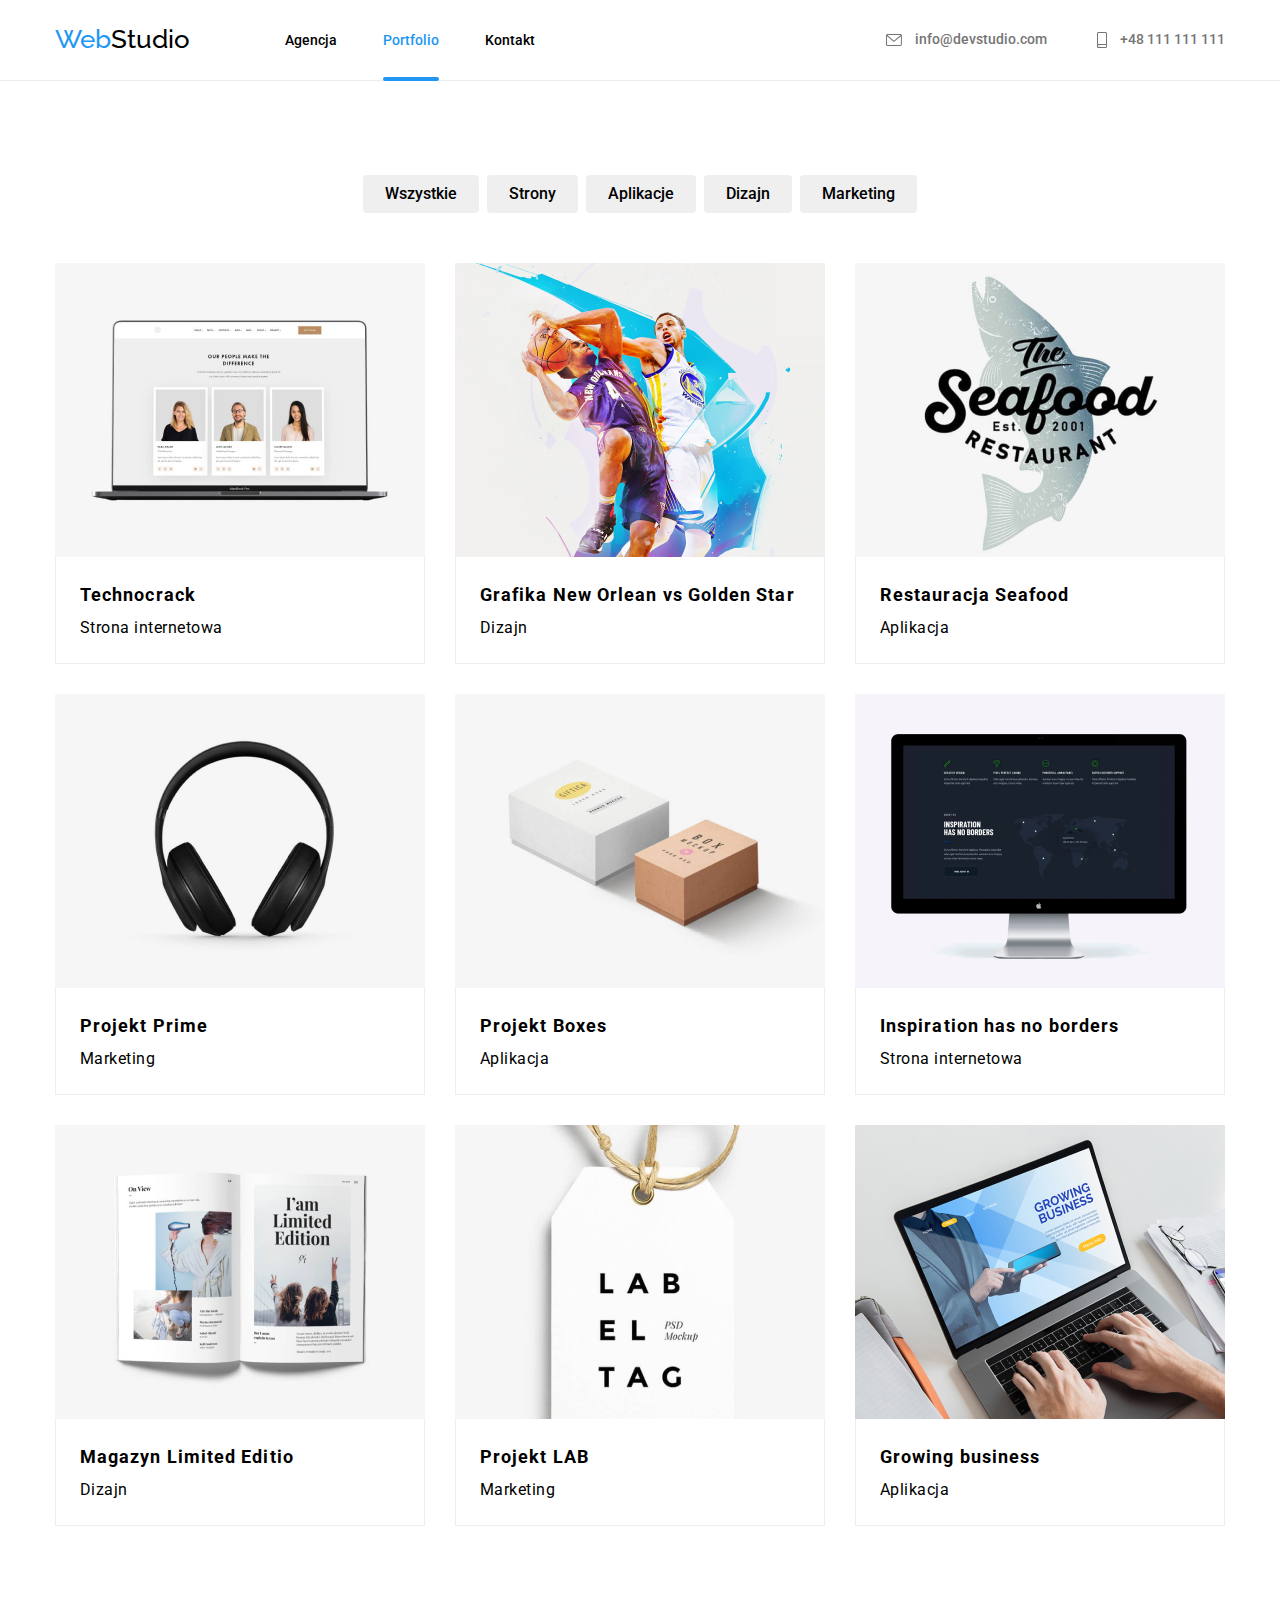
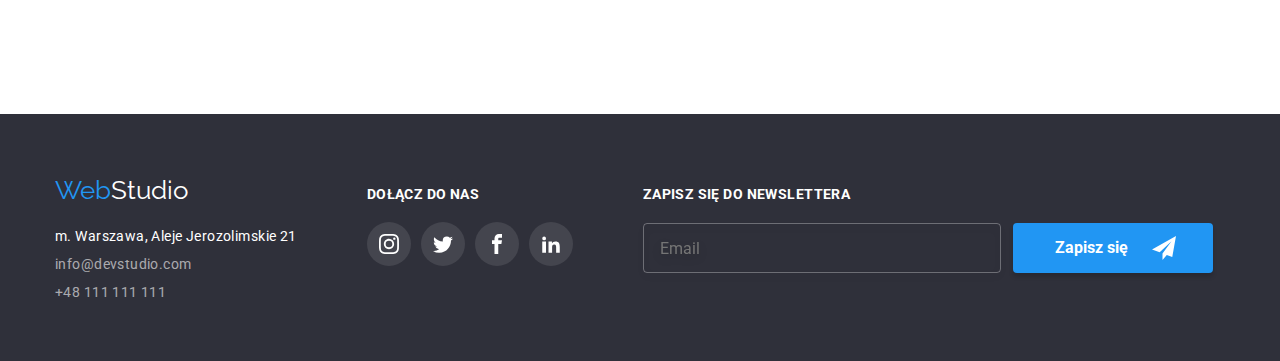
==== commit f7bce386: "." ====
--- a/portfolio.html
+++ b/portfolio.html
@@ -17,8 +17,8 @@
     <link rel="stylesheet" href="css/main.min.css" />
   </head>
   <body>
-    <header>
-      <div class="container header">
+    <header class="header">
+      <div class="container header__wrapper">
         <nav class="header__nav">
           <a class="logo" href="./index.html"
             >Web<span class="logo__studio logo__studio--black">Studio</span></a
--- a/css/main.min.css
+++ b/css/main.min.css
@@ -1 +1 @@
-.articles{display:-webkit-box;display:-ms-flexbox;display:flex;-webkit-box-pack:center;-ms-flex-pack:center;justify-content:center;text-align:left}.articles__svg-lorem{background-color:#f5f4fa;border-radius:4px;margin-bottom:30px}.articles__topic{text-transform:uppercase;font-weight:700;font-size:14px;letter-spacing:0,3em;-webkit-box-pack:center;-ms-flex-pack:center;justify-content:center;line-height:16px;margin-bottom:10px}.articles__paragraph{font-family:"Roboto",sans-serif;font-weight:400;font-size:14px;letter-spacing:0,3em;color:#757575;line-height:24px}.clients{-webkit-box-pack:center;-ms-flex-pack:center;justify-content:center;-webkit-box-align:center;-ms-flex-align:center;align-items:center;padding-bottom:94px}.clients__list{display:-webkit-box;display:-ms-flexbox;display:flex;-webkit-box-pack:justify;-ms-flex-pack:justify;justify-content:space-between;margin-top:50px}.clients h2{font-family:"Roboto",sans-serif;font-size:36px;font-weight:700;line-height:42px;letter-spacing:.03em;text-align:center}.clients__box{cursor:pointer;-webkit-transition:border-color 250ms cubic-bezier(0.4, 0, 0.2, 1);transition:border-color 250ms cubic-bezier(0.4, 0, 0.2, 1)}.clients__box:focus{border-color:#2196f3}.clients__icon{border:solid 1px #afb1b8;border-radius:4px;fill:#afb1b8;-webkit-transition:fill 250ms cubic-bezier(0.4, 0, 0.2, 1),border-color 250ms cubic-bezier(0.4, 0, 0.2, 1);transition:fill 250ms cubic-bezier(0.4, 0, 0.2, 1),border-color 250ms cubic-bezier(0.4, 0, 0.2, 1)}.clients__icon:hover{fill:#2196f3;border-color:#2196f3}.clients__link-svg:focus>.clients__icon{fill:#2196f3;border-color:#2196f3}.ending{background-color:#2f303a;padding-top:60px;padding-bottom:60px;line-height:normal;display:-webkit-box;display:-ms-flexbox;display:flex}.ending__localization{color:#fff;text-decoration:none;font-style:normal}.ending__links{padding-top:20px}.ending__links a{font-family:"Roboto",sans-serif;font-style:normal;font-weight:400;font-size:14px;letter-spacing:.03em;text-decoration:none}.ending__contacts-footer{display:-webkit-box;display:-ms-flexbox;display:flex;-webkit-box-orient:vertical;-webkit-box-direction:normal;-ms-flex-direction:column;flex-direction:column;gap:9px;-webkit-transition:color 250ms cubic-bezier(0.4, 0, 0.2, 1);transition:color 250ms cubic-bezier(0.4, 0, 0.2, 1)}.ending__contacts-footer a{color:rgba(255,255,255,.6)}.ending__contacts-footer a:hover,.ending__contacts-footer a:focus{color:#2196f3}.ending__footer ul{display:-webkit-box;display:-ms-flexbox;display:flex;-webkit-box-orient:vertical;-webkit-box-direction:normal;-ms-flex-direction:column;flex-direction:column;gap:9px}.ending__join-us{margin-top:12px}.ending__join-us h3{color:#fff;font-family:"Roboto",sans-serif;font-style:normal;font-weight:700;font-size:14px;line-height:16px;letter-spacing:.03em;text-transform:uppercase}.ending__join-us-links{margin-top:20px;display:-webkit-box;display:-ms-flexbox;display:flex;gap:10px}.ending__divs{display:-webkit-box;display:-ms-flexbox;display:flex;gap:70px;-webkit-box-pack:baseline;-ms-flex-pack:baseline;justify-content:baseline;-webkit-box-align:baseline;-ms-flex-align:baseline;align-items:baseline}.ending__list-element{background-color:rgba(255,255,255,.1);border-radius:50%;-webkit-transition:background-color 250ms cubic-bezier(0.4, 0, 0.2, 1);transition:background-color 250ms cubic-bezier(0.4, 0, 0.2, 1)}.ending__list-element:hover,.ending__list-element:focus{background-color:#2196f3;cursor:pointer}.ending__label-footer{color:#fff;font-family:"Roboto",sans-serif;font-style:normal;font-weight:700;font-size:14px;line-height:16px;letter-spacing:.03em;text-transform:uppercase}.ending__newsletter{border:1px solid rgba(255,255,255,.3);-webkit-filter:drop-shadow(0px 4px 4px rgba(0, 0, 0, 0.15));filter:drop-shadow(0px 4px 4px rgba(0, 0, 0, 0.15));border-radius:4px;background-color:inherit;width:358px;height:50px;padding-left:16px;padding-right:0;vertical-align:center;color:rgba(255,255,255,.6)}.ending__newsletter-flex{display:-webkit-box;display:-ms-flexbox;display:flex;gap:12px;-webkit-box-align:center;-ms-flex-align:center;align-items:center;margin-top:20px}.ending__join-us-button{width:200px;height:50px;background:#2196f3;-webkit-box-shadow:0px 4px 4px rgba(0,0,0,.15);box-shadow:0px 4px 4px rgba(0,0,0,.15);border-radius:4px;color:#fff;border:none;font-family:"Roboto",sans-serif;font-style:normal;font-weight:700;font-size:16px;line-height:30px;display:-webkit-box;display:-ms-flexbox;display:flex;gap:24px;-webkit-box-align:center;-ms-flex-align:center;align-items:center;text-align:center;padding-left:42px}.ending__join-us-button:hover{cursor:pointer}.ending__send{fill:#fff}.filter{list-style:none;-webkit-box-align:center;-ms-flex-align:center;align-items:center;text-align:center;-webkit-box-pack:center;-ms-flex-pack:center;justify-content:center;display:-webkit-box;display:-ms-flexbox;display:flex;gap:8px;margin-bottom:50px}.filter__button{font-family:"Roboto",sans-serif;font-weight:500;font-size:16px;line-height:26px;height:38px;padding-left:22px;padding-right:22px;outline:none;border:none;border-radius:4px;cursor:pointer;-webkit-transition:color,background-color,-webkit-box-shadow 250ms cubic-bezier(0.4, 0, 0.2, 1);transition:color,background-color,-webkit-box-shadow 250ms cubic-bezier(0.4, 0, 0.2, 1);transition:color,background-color,box-shadow 250ms cubic-bezier(0.4, 0, 0.2, 1);transition:color,background-color,box-shadow 250ms cubic-bezier(0.4, 0, 0.2, 1),-webkit-box-shadow 250ms cubic-bezier(0.4, 0, 0.2, 1)}.filter__button:hover,.filter__button:focus{color:#fff;background-color:#2196f3;-webkit-box-shadow:0px 2px 2px 0px rgba(0,0,0,.12),0px 1px 2px 0px rgba(0,0,0,.08),0px 3px 1px 0px rgba(0,0,0,.1);box-shadow:0px 2px 2px 0px rgba(0,0,0,.12),0px 1px 2px 0px rgba(0,0,0,.08),0px 3px 1px 0px rgba(0,0,0,.1)}.header{display:-webkit-box;display:-ms-flexbox;display:flex;-webkit-box-align:center;-ms-flex-align:center;align-items:center;-webkit-box-pack:justify;-ms-flex-pack:justify;justify-content:space-between;font-family:"Roboto",sans-serif;font-style:normal;font-weight:500;font-size:14px;line-height:16px}.header__nav{display:-webkit-box;display:-ms-flexbox;display:flex;-webkit-box-align:center;-ms-flex-align:center;align-items:center;-webkit-box-pack:space-evenly;-ms-flex-pack:space-evenly;justify-content:space-evenly}.header__list{display:-webkit-box;display:-ms-flexbox;display:flex;-webkit-box-align:center;-ms-flex-align:center;align-items:center;-webkit-box-pack:space-evenly;-ms-flex-pack:space-evenly;justify-content:space-evenly;gap:46px}.header__list a{font-family:"Roboto",sans-serif;font-weight:500;letter-spacing:0,2em;color:#000;text-decoration:none;-webkit-transition:color 250ms cubic-bezier(0.4, 0, 0.2, 1);transition:color 250ms cubic-bezier(0.4, 0, 0.2, 1);position:relative;display:block}.header__list a:hover::after,.header__list a:focus::after{content:"";position:absolute;display:block;top:45px;width:100%;height:4px;background-color:#2196f3;border-radius:2px}.header__list a:hover,.header__list a:focus{color:#2196f3}.header__active::after{content:"";position:absolute;display:block;top:45px;width:100%;height:4px;background-color:#2196f3;border-radius:2px}.header__contacts{display:-webkit-box;display:-ms-flexbox;display:flex;gap:50px}.header__contacts a{color:#757575;text-decoration:none;-webkit-transition:color 250ms cubic-bezier(0.4, 0, 0.2, 1);transition:color 250ms cubic-bezier(0.4, 0, 0.2, 1)}.header__contacts a:hover,.header__contacts a:focus{color:#2196f3}.header__icon{fill:currentColor;margin-right:10px;vertical-align:middle;-webkit-transition:fill 250ms cubic-bezier(0.4, 0, 0.2, 1);transition:fill 250ms cubic-bezier(0.4, 0, 0.2, 1)}.header__icon:hover,.header__icon:focus{fill:#2196f3}.is-hidden{opacity:0;visibility:hidden;pointer-events:none;-webkit-transition:opacity 250ms 250ms ease-in-out,visibility 250ms 250ms ease-in-out;transition:opacity 250ms 250ms ease-in-out,visibility 250ms 250ms ease-in-out}.is-hidden .modal__box{-webkit-transform:translateY(-150%);transform:translateY(-150%)}.logo{font-family:"Raleway",sans-serif;font-size:26px;color:#2196f3;text-decoration:none;margin-right:95px;line-height:31px}.logo__studio--black{color:#000}.logo__studio--white{color:#fff}.modal{cursor:not-allowed;background-color:rgba(0,0,0,.2);position:fixed;display:-webkit-box;display:-ms-flexbox;display:flex;left:0;top:0;bottom:0;right:0}.modal__box{position:relative;background:#fff;-webkit-box-shadow:0px 1px 3px rgba(0,0,0,.12),0px 1px 1px rgba(0,0,0,.14),0px 2px 1px rgba(0,0,0,.2);box-shadow:0px 1px 3px rgba(0,0,0,.12),0px 1px 1px rgba(0,0,0,.14),0px 2px 1px rgba(0,0,0,.2);border-radius:4px;width:528px;height:581px;margin:auto;cursor:initial;-webkit-transform:translateY(0%);transform:translateY(0%);-webkit-transition:opacity .5s cubic-bezier(0.4, 0, 0.2, 1),-webkit-transform .5s cubic-bezier(0.4, 0, 0.2, 1);transition:opacity .5s cubic-bezier(0.4, 0, 0.2, 1),-webkit-transform .5s cubic-bezier(0.4, 0, 0.2, 1);transition:transform .5s cubic-bezier(0.4, 0, 0.2, 1),opacity .5s cubic-bezier(0.4, 0, 0.2, 1);transition:transform .5s cubic-bezier(0.4, 0, 0.2, 1),opacity .5s cubic-bezier(0.4, 0, 0.2, 1),-webkit-transform .5s cubic-bezier(0.4, 0, 0.2, 1)}.modal__header{font-family:"Roboto",sans-serif;font-style:normal;font-weight:700;font-size:20px;line-height:23px;text-align:center;letter-spacing:.03em;padding-top:40px}.modal__personal-details{margin-top:12px;margin-left:40px}.modal__input-name{display:-webkit-box;display:-ms-flexbox;display:flex;-webkit-box-orient:vertical;-webkit-box-direction:normal;-ms-flex-direction:column;flex-direction:column;gap:4px;margin-top:10px}.modal__label-name{font-family:"Roboto",sans-serif;font-style:normal;font-weight:400;font-size:12px;line-height:14px;letter-spacing:.01em;color:#757575}.modal__icon-position{position:relative;width:448px;height:40px}.modal__icon-position:hover{fill:#2196f3}.modal__input{width:448px;height:40px;padding-left:42px;border:1px solid rgba(33,33,33,.2);border-radius:4px;-webkit-transition:border-color 250ms cubic-bezier(0.4, 0, 0.2, 1);transition:border-color 250ms cubic-bezier(0.4, 0, 0.2, 1)}.modal__input:hover,.modal__input:focus{border-color:#2196f3}.modal__input:hover+.modal__svg,.modal__input:focus+.modal__svg{fill:#2196f3}.modal__svg{position:absolute;top:14px;left:12px;-webkit-transition:fill 250ms cubic-bezier(0.4, 0, 0.2, 1);transition:fill 250ms cubic-bezier(0.4, 0, 0.2, 1)}.modal__comment{width:448px;height:120px;display:-webkit-box;display:-ms-flexbox;display:flex;-webkit-box-orient:vertical;-webkit-box-direction:normal;-ms-flex-direction:column;flex-direction:column;gap:4px;margin-top:10px}.modal__comment-name{border:1px solid rgba(33,33,33,.2);border-radius:4px;width:448px;height:120px;-webkit-transition:border-color 250ms cubic-bezier(0.4, 0, 0.2, 1);transition:border-color 250ms cubic-bezier(0.4, 0, 0.2, 1)}.modal__comment-name:hover,.modal__comment-name:focus{border-color:#2196f3}.modal__input-comment{font-family:"Roboto",sans-serif;font-style:normal;font-weight:400;font-size:12px;line-height:14px;letter-spacing:.01em;color:rgba(117,117,117,.5);border:none;padding:12px 16px;width:416px;height:96px;-webkit-box-sizing:border-box;box-sizing:border-box}.modal__input-comment:hover,.modal__input-comment:focus{border-color:#2196f3}.modal__close{cursor:pointer;border:1px solid rgba(0,0,0,.1);background-color:#fff;width:30px;height:30px;border-radius:50%;position:absolute;top:8px;right:8px}.page-theme{background-color:#2f303a;text-align:center;display:-webkit-box;display:-ms-flexbox;display:flex;-webkit-box-orient:vertical;-webkit-box-direction:normal;-ms-flex-direction:column;flex-direction:column;-webkit-box-pack:center;-ms-flex-pack:center;justify-content:center;text-align:center;-webkit-box-align:center;-ms-flex-align:center;align-items:center;padding-bottom:0;background-image:-webkit-gradient(linear, left top, left bottom, from(rgba(47, 48, 58, 0.4)), to(rgba(47, 48, 58, 0.4))),url("../images/new-image.jpg");background-image:linear-gradient(to bottom, rgba(47, 48, 58, 0.4), rgba(47, 48, 58, 0.4)),url("../images/new-image.jpg");background-repeat:no-repeat;background-position:center;background-size:1600px 600px}.page-theme__topic{font-size:44px;font-weight:900;line-height:60px;letter-spacing:.06em;color:#fff;width:696px;margin:106px 252px 0 252px}.page-theme__button{font-family:"Roboto",sans-serif;font-weight:700;font-size:16px;line-height:30px;outline:none;border:none;cursor:pointer;margin-top:30px;margin-bottom:200px;cursor:pointer;color:#fff;background-color:#2196f3;width:200px;height:50px;-webkit-box-shadow:0px 4px 4px rgba(0,0,0,.15);box-shadow:0px 4px 4px rgba(0,0,0,.15);border-radius:4px}.portfolio{list-style:none;display:-webkit-box;display:-ms-flexbox;display:flex;-ms-flex-wrap:wrap;flex-wrap:wrap;gap:30px;-ms-flex-line-pack:center;align-content:center;-webkit-transition:-webkit-box-shadow 250ms cubic-bezier(0.4, 0, 0.2, 1);transition:-webkit-box-shadow 250ms cubic-bezier(0.4, 0, 0.2, 1);transition:box-shadow 250ms cubic-bezier(0.4, 0, 0.2, 1);transition:box-shadow 250ms cubic-bezier(0.4, 0, 0.2, 1), -webkit-box-shadow 250ms cubic-bezier(0.4, 0, 0.2, 1);padding-bottom:94px}.portfolio figure{background:#fff;margin:0;font-size:0}.portfolio figure:hover{-webkit-box-shadow:1px 4px 6px 0px rgba(0,0,0,.16),0px 4px 4px 0px rgba(0,0,0,.06),0px 1px 1px 0px rgba(0,0,0,.12);box-shadow:1px 4px 6px 0px rgba(0,0,0,.16),0px 4px 4px 0px rgba(0,0,0,.06),0px 1px 1px 0px rgba(0,0,0,.12)}.portfolio__position{position:relative;overflow:hidden;cursor:pointer}.portfolio__position:hover .portfolio__technocrack-container{cursor:pointer;-webkit-transform:translateY(0);transform:translateY(0);z-index:1}.portfolio__technocrack{font-family:"Roboto",sans-serif;font-style:normal;font-weight:400;font-size:18px;line-height:28px;letter-spacing:.03em;background-color:rgba(33,150,243,.9);color:#fff;padding:49px 45px 49px 24px}.portfolio__technocrack-container{position:absolute;-webkit-transform:translateY(100%);transform:translateY(100%);-webkit-transition:-webkit-transform 250ms cubic-bezier(0.4, 0, 0.2, 1);transition:-webkit-transform 250ms cubic-bezier(0.4, 0, 0.2, 1);transition:transform 250ms cubic-bezier(0.4, 0, 0.2, 1);transition:transform 250ms cubic-bezier(0.4, 0, 0.2, 1), -webkit-transform 250ms cubic-bezier(0.4, 0, 0.2, 1);width:370px;z-index:-1}.portfolio__figcaption{display:-webkit-box;display:-ms-flexbox;display:flex;-webkit-box-orient:vertical;-webkit-box-direction:normal;-ms-flex-direction:column;flex-direction:column;padding-bottom:20px;padding-left:24px;padding-top:20px;border:1px solid #eee;border-top:none}.portfolio__upper-text{font-family:"Roboto",sans-serif;font-style:normal;font-weight:700;font-size:18px;line-height:36px;letter-spacing:.06em}.portfolio__lower{font-family:"Roboto",sans-serif;font-style:normal;font-weight:400;font-size:16px;line-height:30px;letter-spacing:.03em}.privacy{font-family:"Roboto",sans-serif;font-style:normal;font-weight:400;font-size:14px;line-height:24px;letter-spacing:.03em;color:#757575;margin-left:14px;margin-top:20px;position:relative;display:-webkit-box;display:-ms-flexbox;display:flex;-webkit-box-align:center;-ms-flex-align:center;align-items:center;gap:7px}.privacy a{color:#2196f3}.privacy__hidden-checkbox{display:none}.privacy__hidden-checkbox:checked+.privacy__custom-checkbox>.privacy__custom-checkbox-img{opacity:1}.privacy__custom-checkbox{position:relative;border:1px solid #212121;border-radius:2px;width:16px;height:15px}.privacy__custom-checkbox-img{position:absolute;top:-1px;left:-1px;background-color:#2196f3;opacity:0;-webkit-transition:opacity 250ms cubic-bezier(0.4, 0, 0.2, 1);transition:opacity 250ms cubic-bezier(0.4, 0, 0.2, 1)}.privacy__button{width:200px;height:50px;color:#fff;border:none;background:#2196f3;-webkit-box-shadow:0px 4px 4px rgba(0,0,0,.15);box-shadow:0px 4px 4px rgba(0,0,0,.15);border-radius:4px;margin-top:30px;text-align:center;cursor:pointer;-ms-flex-line-pack:center;align-content:center;margin-left:124px}.secondary{display:-webkit-box;display:-ms-flexbox;display:flex;-webkit-box-orient:vertical;-webkit-box-direction:normal;-ms-flex-direction:column;flex-direction:column;-webkit-box-pack:center;-ms-flex-pack:center;justify-content:center;text-align:center;padding-top:0}.secondary__name{font-size:36px;font-weight:700;line-height:42px;letter-spacing:.03em;margin-bottom:50px}.secondary__picture{display:-webkit-box;display:-ms-flexbox;display:flex;-webkit-box-pack:space-evenly;-ms-flex-pack:space-evenly;justify-content:space-evenly;gap:30px}.secondary__position-relative{position:relative}.secondary__position-relative>.secondary__aplications{position:absolute;top:224px}.secondary__aplications{background:rgba(47,48,58,.8);width:370px;padding-top:27px;padding-bottom:27px;font-family:"Roboto",sans-serif;font-style:normal;font-weight:700;font-size:14px;line-height:16px;text-align:center;letter-spacing:.03em;text-transform:uppercase;color:#fff}.team{background-color:#f5f4fa;display:-webkit-box;display:-ms-flexbox;display:flex;-webkit-box-orient:vertical;-webkit-box-direction:normal;-ms-flex-direction:column;flex-direction:column;-webkit-box-pack:center;-ms-flex-pack:center;justify-content:center;text-align:center}.team figure{background-color:#fff;-webkit-box-shadow:0px 1px 3px rgba(0,0,0,.12),0px 1px 1px rgba(0,0,0,.14),0px 2px 1px rgba(0,0,0,.2);box-shadow:0px 1px 3px rgba(0,0,0,.12),0px 1px 1px rgba(0,0,0,.14),0px 2px 1px rgba(0,0,0,.2);border-radius:0px 0px 4px 4px;margin:0}.team__pictures{display:-webkit-box;display:-ms-flexbox;display:flex;-webkit-box-pack:space-evenly;-ms-flex-pack:space-evenly;justify-content:space-evenly;gap:30px}.team__pictures figure{font-size:0}.team__head{font-size:36px;font-weight:700;letter-spacing:.03em;text-align:center;margin-bottom:50px;line-height:42px}.team__figcaption{display:-webkit-box;display:-ms-flexbox;display:flex;-webkit-box-orient:vertical;-webkit-box-direction:normal;-ms-flex-direction:column;flex-direction:column;padding-bottom:30px}.team__upper-text{font-family:"Roboto",sans-serif;font-style:normal;font-weight:500;font-size:16px;line-height:19px;text-align:center;letter-spacing:.03em;padding-top:30px;margin-bottom:10px}.team__lower-text{font-family:"Roboto",sans-serif;font-size:16px;font-weight:400;color:#757575;letter-spacing:.03em;line-height:19px}.team__list-links{display:-webkit-box;display:-ms-flexbox;display:flex;gap:10px;margin-left:32px;margin-top:16px}.team__social-links{background-color:#fff;fill:#afb1b8;border-radius:50%;-webkit-transition:background-color 250ms cubic-bezier(0.4, 0, 0.2, 1),fill 250ms cubic-bezier(0.4, 0, 0.2, 1);transition:background-color 250ms cubic-bezier(0.4, 0, 0.2, 1),fill 250ms cubic-bezier(0.4, 0, 0.2, 1)}.team__social-links:hover{background-color:#2196f3;cursor:pointer}.team__link-face:focus>.item-social{fill:#fff;background-color:#2196f3;border-radius:50%}.team__item-social{fill:#afb1b8;-webkit-transition:fill 250ms cubic-bezier(0.4, 0, 0.2, 1);transition:fill 250ms cubic-bezier(0.4, 0, 0.2, 1)}.team__item-social:hover{fill:#fff}.team__item-social--white{vertical-align:middle;fill:#fff}header{border-bottom:1px solid #ececec;padding-top:24px;padding-bottom:25px}.container{width:1200px;margin:0 auto;padding:0 15px}ul{list-style:none;padding:0;margin:0}h1,h2,h3,p{margin:0}body{color:var(--black);font-family:"Roboto",sans-serif}.section{padding-top:94px}/*# sourceMappingURL=main.min.css.map */+.articles{display:-webkit-box;display:-ms-flexbox;display:flex;-webkit-box-pack:center;-ms-flex-pack:center;justify-content:center;text-align:left}.articles__svg-lorem{background-color:#f5f4fa;border-radius:4px;margin-bottom:30px}.articles__topic{text-transform:uppercase;font-weight:700;font-size:14px;letter-spacing:0,3em;-webkit-box-pack:center;-ms-flex-pack:center;justify-content:center;line-height:16px;margin-bottom:10px}.articles__paragraph{font-family:"Roboto",sans-serif;font-weight:400;font-size:14px;letter-spacing:0,3em;color:#757575;line-height:24px}.clients{-webkit-box-pack:center;-ms-flex-pack:center;justify-content:center;-webkit-box-align:center;-ms-flex-align:center;align-items:center;padding-bottom:94px}.clients__list{display:-webkit-box;display:-ms-flexbox;display:flex;-webkit-box-pack:justify;-ms-flex-pack:justify;justify-content:space-between;margin-top:50px}.clients h2{font-family:"Roboto",sans-serif;font-size:36px;font-weight:700;line-height:42px;letter-spacing:.03em;text-align:center}.clients__box{cursor:pointer;-webkit-transition:border-color 250ms cubic-bezier(0.4, 0, 0.2, 1);transition:border-color 250ms cubic-bezier(0.4, 0, 0.2, 1)}.clients__box:focus{border-color:#2196f3}.clients__icon{border:solid 1px #afb1b8;border-radius:4px;fill:#afb1b8;-webkit-transition:fill 250ms cubic-bezier(0.4, 0, 0.2, 1),border-color 250ms cubic-bezier(0.4, 0, 0.2, 1);transition:fill 250ms cubic-bezier(0.4, 0, 0.2, 1),border-color 250ms cubic-bezier(0.4, 0, 0.2, 1)}.clients__icon:hover{fill:#2196f3;border-color:#2196f3}.clients__link-svg:focus>.clients__icon{fill:#2196f3;border-color:#2196f3}.ending{background-color:#2f303a;padding-top:60px;padding-bottom:60px;line-height:normal;display:-webkit-box;display:-ms-flexbox;display:flex}.ending__localization{color:#fff;text-decoration:none;font-style:normal}.ending__links{padding-top:20px}.ending__links a{font-family:"Roboto",sans-serif;font-style:normal;font-weight:400;font-size:14px;letter-spacing:.03em;text-decoration:none}.ending__contacts-footer{display:-webkit-box;display:-ms-flexbox;display:flex;-webkit-box-orient:vertical;-webkit-box-direction:normal;-ms-flex-direction:column;flex-direction:column;gap:9px;-webkit-transition:color 250ms cubic-bezier(0.4, 0, 0.2, 1);transition:color 250ms cubic-bezier(0.4, 0, 0.2, 1)}.ending__contacts-footer a{color:rgba(255,255,255,.6)}.ending__contacts-footer a:hover,.ending__contacts-footer a:focus{color:#2196f3}.ending__footer ul{display:-webkit-box;display:-ms-flexbox;display:flex;-webkit-box-orient:vertical;-webkit-box-direction:normal;-ms-flex-direction:column;flex-direction:column;gap:9px}.ending__join-us{margin-top:12px}.ending__join-us h3{color:#fff;font-family:"Roboto",sans-serif;font-style:normal;font-weight:700;font-size:14px;line-height:16px;letter-spacing:.03em;text-transform:uppercase}.ending__join-us-links{margin-top:20px;display:-webkit-box;display:-ms-flexbox;display:flex;gap:10px}.ending__divs{display:-webkit-box;display:-ms-flexbox;display:flex;gap:70px;-webkit-box-pack:baseline;-ms-flex-pack:baseline;justify-content:baseline;-webkit-box-align:baseline;-ms-flex-align:baseline;align-items:baseline}.ending__list-element{background-color:rgba(255,255,255,.1);border-radius:50%;-webkit-transition:background-color 250ms cubic-bezier(0.4, 0, 0.2, 1);transition:background-color 250ms cubic-bezier(0.4, 0, 0.2, 1)}.ending__list-element:hover,.ending__list-element:focus{background-color:#2196f3;cursor:pointer}.ending__label-footer{color:#fff;font-family:"Roboto",sans-serif;font-style:normal;font-weight:700;font-size:14px;line-height:16px;letter-spacing:.03em;text-transform:uppercase}.ending__newsletter{border:1px solid rgba(255,255,255,.3);-webkit-filter:drop-shadow(0px 4px 4px rgba(0, 0, 0, 0.15));filter:drop-shadow(0px 4px 4px rgba(0, 0, 0, 0.15));border-radius:4px;background-color:inherit;width:358px;height:50px;padding-left:16px;padding-right:0;vertical-align:center;color:rgba(255,255,255,.6)}.ending__newsletter-flex{display:-webkit-box;display:-ms-flexbox;display:flex;gap:12px;-webkit-box-align:center;-ms-flex-align:center;align-items:center;margin-top:20px}.ending__join-us-button{width:200px;height:50px;background:#2196f3;-webkit-box-shadow:0px 4px 4px rgba(0,0,0,.15);box-shadow:0px 4px 4px rgba(0,0,0,.15);border-radius:4px;color:#fff;border:none;font-family:"Roboto",sans-serif;font-style:normal;font-weight:700;font-size:16px;line-height:30px;display:-webkit-box;display:-ms-flexbox;display:flex;gap:24px;-webkit-box-align:center;-ms-flex-align:center;align-items:center;text-align:center;padding-left:42px}.ending__join-us-button:hover{cursor:pointer}.ending__send{fill:#fff}.filter{list-style:none;-webkit-box-align:center;-ms-flex-align:center;align-items:center;text-align:center;-webkit-box-pack:center;-ms-flex-pack:center;justify-content:center;display:-webkit-box;display:-ms-flexbox;display:flex;gap:8px;margin-bottom:50px}.filter__button{font-family:"Roboto",sans-serif;font-weight:500;font-size:16px;line-height:26px;height:38px;padding-left:22px;padding-right:22px;outline:none;border:none;border-radius:4px;cursor:pointer;-webkit-transition:color,background-color,-webkit-box-shadow 250ms cubic-bezier(0.4, 0, 0.2, 1);transition:color,background-color,-webkit-box-shadow 250ms cubic-bezier(0.4, 0, 0.2, 1);transition:color,background-color,box-shadow 250ms cubic-bezier(0.4, 0, 0.2, 1);transition:color,background-color,box-shadow 250ms cubic-bezier(0.4, 0, 0.2, 1),-webkit-box-shadow 250ms cubic-bezier(0.4, 0, 0.2, 1)}.filter__button:hover,.filter__button:focus{color:#fff;background-color:#2196f3;-webkit-box-shadow:0px 2px 2px 0px rgba(0,0,0,.12),0px 1px 2px 0px rgba(0,0,0,.08),0px 3px 1px 0px rgba(0,0,0,.1);box-shadow:0px 2px 2px 0px rgba(0,0,0,.12),0px 1px 2px 0px rgba(0,0,0,.08),0px 3px 1px 0px rgba(0,0,0,.1)}.header{border-bottom:1px solid #ececec;padding-top:24px;padding-bottom:25px}.header__wrapper{display:-webkit-box;display:-ms-flexbox;display:flex;-webkit-box-align:center;-ms-flex-align:center;align-items:center;-webkit-box-pack:justify;-ms-flex-pack:justify;justify-content:space-between;font-family:"Roboto",sans-serif;font-style:normal;font-weight:500;font-size:14px;line-height:16px}.header__nav{display:-webkit-box;display:-ms-flexbox;display:flex;-webkit-box-align:center;-ms-flex-align:center;align-items:center;-webkit-box-pack:space-evenly;-ms-flex-pack:space-evenly;justify-content:space-evenly}.header__list{display:-webkit-box;display:-ms-flexbox;display:flex;-webkit-box-align:center;-ms-flex-align:center;align-items:center;-webkit-box-pack:space-evenly;-ms-flex-pack:space-evenly;justify-content:space-evenly;gap:46px}.header__list a{font-family:"Roboto",sans-serif;font-weight:500;letter-spacing:0,2em;color:#000;text-decoration:none;-webkit-transition:color 250ms cubic-bezier(0.4, 0, 0.2, 1);transition:color 250ms cubic-bezier(0.4, 0, 0.2, 1);position:relative;display:block}.header__list a:hover::after,.header__list a:focus::after{content:"";position:absolute;display:block;top:45px;width:100%;height:4px;background-color:#2196f3;border-radius:2px}.header__list a:hover,.header__list a:focus{color:#2196f3}.header__active::after{content:"";position:absolute;display:block;top:45px;width:100%;height:4px;background-color:#2196f3;border-radius:2px}.header__contacts{display:-webkit-box;display:-ms-flexbox;display:flex;gap:50px}.header__contacts a{color:#757575;text-decoration:none;-webkit-transition:color 250ms cubic-bezier(0.4, 0, 0.2, 1);transition:color 250ms cubic-bezier(0.4, 0, 0.2, 1)}.header__contacts a:hover,.header__contacts a:focus{color:#2196f3}.header__icon{fill:currentColor;margin-right:10px;vertical-align:middle;-webkit-transition:fill 250ms cubic-bezier(0.4, 0, 0.2, 1);transition:fill 250ms cubic-bezier(0.4, 0, 0.2, 1)}.header__icon:hover,.header__icon:focus{fill:#2196f3}.is-hidden{opacity:0;visibility:hidden;pointer-events:none;-webkit-transition:opacity 250ms 250ms ease-in-out,visibility 250ms 250ms ease-in-out;transition:opacity 250ms 250ms ease-in-out,visibility 250ms 250ms ease-in-out}.is-hidden .modal__box{-webkit-transform:translateY(-150%);transform:translateY(-150%)}.logo{font-family:"Raleway",sans-serif;font-size:26px;color:#2196f3;text-decoration:none;margin-right:95px;line-height:31px}.logo__studio--black{color:#000}.logo__studio--white{color:#fff}.modal{cursor:not-allowed;background-color:rgba(0,0,0,.2);position:fixed;display:-webkit-box;display:-ms-flexbox;display:flex;left:0;top:0;bottom:0;right:0}.modal__box{position:relative;background:#fff;-webkit-box-shadow:0px 1px 3px rgba(0,0,0,.12),0px 1px 1px rgba(0,0,0,.14),0px 2px 1px rgba(0,0,0,.2);box-shadow:0px 1px 3px rgba(0,0,0,.12),0px 1px 1px rgba(0,0,0,.14),0px 2px 1px rgba(0,0,0,.2);border-radius:4px;width:528px;height:581px;margin:auto;cursor:initial;-webkit-transform:translateY(0%);transform:translateY(0%);-webkit-transition:opacity .5s cubic-bezier(0.4, 0, 0.2, 1),-webkit-transform .5s cubic-bezier(0.4, 0, 0.2, 1);transition:opacity .5s cubic-bezier(0.4, 0, 0.2, 1),-webkit-transform .5s cubic-bezier(0.4, 0, 0.2, 1);transition:transform .5s cubic-bezier(0.4, 0, 0.2, 1),opacity .5s cubic-bezier(0.4, 0, 0.2, 1);transition:transform .5s cubic-bezier(0.4, 0, 0.2, 1),opacity .5s cubic-bezier(0.4, 0, 0.2, 1),-webkit-transform .5s cubic-bezier(0.4, 0, 0.2, 1)}.modal__header{font-family:"Roboto",sans-serif;font-style:normal;font-weight:700;font-size:20px;line-height:23px;text-align:center;letter-spacing:.03em;padding-top:40px}.modal__personal-details{margin-top:12px;margin-left:40px}.modal__input-name{display:-webkit-box;display:-ms-flexbox;display:flex;-webkit-box-orient:vertical;-webkit-box-direction:normal;-ms-flex-direction:column;flex-direction:column;gap:4px;margin-top:10px}.modal__label-name{font-family:"Roboto",sans-serif;font-style:normal;font-weight:400;font-size:12px;line-height:14px;letter-spacing:.01em;color:#757575}.modal__icon-position{position:relative;width:448px;height:40px}.modal__icon-position:hover{fill:#2196f3}.modal__input{width:448px;height:40px;padding-left:42px;border:1px solid rgba(33,33,33,.2);border-radius:4px;-webkit-transition:border-color 250ms cubic-bezier(0.4, 0, 0.2, 1);transition:border-color 250ms cubic-bezier(0.4, 0, 0.2, 1)}.modal__input:hover,.modal__input:focus{border-color:#2196f3}.modal__input:hover+.modal__svg,.modal__input:focus+.modal__svg{fill:#2196f3}.modal__svg{position:absolute;top:14px;left:12px;-webkit-transition:fill 250ms cubic-bezier(0.4, 0, 0.2, 1);transition:fill 250ms cubic-bezier(0.4, 0, 0.2, 1)}.modal__comment{width:448px;height:120px;display:-webkit-box;display:-ms-flexbox;display:flex;-webkit-box-orient:vertical;-webkit-box-direction:normal;-ms-flex-direction:column;flex-direction:column;gap:4px;margin-top:10px}.modal__comment-name{border:1px solid rgba(33,33,33,.2);border-radius:4px;width:448px;height:120px;-webkit-transition:border-color 250ms cubic-bezier(0.4, 0, 0.2, 1);transition:border-color 250ms cubic-bezier(0.4, 0, 0.2, 1)}.modal__comment-name:hover,.modal__comment-name:focus{border-color:#2196f3}.modal__input-comment{font-family:"Roboto",sans-serif;font-style:normal;font-weight:400;font-size:12px;line-height:14px;letter-spacing:.01em;color:rgba(117,117,117,.5);border:none;padding:12px 16px;width:416px;height:96px;-webkit-box-sizing:border-box;box-sizing:border-box}.modal__input-comment:hover,.modal__input-comment:focus{border-color:#2196f3}.modal__close{cursor:pointer;border:1px solid rgba(0,0,0,.1);background-color:#fff;width:30px;height:30px;border-radius:50%;position:absolute;top:8px;right:8px}.page-theme{background-color:#2f303a;text-align:center;display:-webkit-box;display:-ms-flexbox;display:flex;-webkit-box-orient:vertical;-webkit-box-direction:normal;-ms-flex-direction:column;flex-direction:column;-webkit-box-pack:center;-ms-flex-pack:center;justify-content:center;text-align:center;-webkit-box-align:center;-ms-flex-align:center;align-items:center;padding-bottom:0;background-image:-webkit-gradient(linear, left top, left bottom, from(rgba(47, 48, 58, 0.4)), to(rgba(47, 48, 58, 0.4))),url("../images/new-image.jpg");background-image:linear-gradient(to bottom, rgba(47, 48, 58, 0.4), rgba(47, 48, 58, 0.4)),url("../images/new-image.jpg");background-repeat:no-repeat;background-position:center;background-size:1600px 600px}.page-theme__topic{font-size:44px;font-weight:900;line-height:60px;letter-spacing:.06em;color:#fff;width:696px;margin:106px 252px 0 252px}.page-theme__button{font-family:"Roboto",sans-serif;font-weight:700;font-size:16px;line-height:30px;outline:none;border:none;cursor:pointer;margin-top:30px;margin-bottom:106px;cursor:pointer;color:#fff;background-color:#2196f3;width:200px;height:50px;-webkit-box-shadow:0px 4px 4px rgba(0,0,0,.15);box-shadow:0px 4px 4px rgba(0,0,0,.15);border-radius:4px}.portfolio{list-style:none;display:-webkit-box;display:-ms-flexbox;display:flex;-ms-flex-wrap:wrap;flex-wrap:wrap;gap:30px;-ms-flex-line-pack:center;align-content:center;-webkit-transition:-webkit-box-shadow 250ms cubic-bezier(0.4, 0, 0.2, 1);transition:-webkit-box-shadow 250ms cubic-bezier(0.4, 0, 0.2, 1);transition:box-shadow 250ms cubic-bezier(0.4, 0, 0.2, 1);transition:box-shadow 250ms cubic-bezier(0.4, 0, 0.2, 1), -webkit-box-shadow 250ms cubic-bezier(0.4, 0, 0.2, 1);padding-bottom:94px}.portfolio figure{background:#fff;margin:0;font-size:0}.portfolio figure:hover{-webkit-box-shadow:1px 4px 6px 0px rgba(0,0,0,.16),0px 4px 4px 0px rgba(0,0,0,.06),0px 1px 1px 0px rgba(0,0,0,.12);box-shadow:1px 4px 6px 0px rgba(0,0,0,.16),0px 4px 4px 0px rgba(0,0,0,.06),0px 1px 1px 0px rgba(0,0,0,.12)}.portfolio__position{position:relative;overflow:hidden;cursor:pointer}.portfolio__position:hover .portfolio__technocrack-container{cursor:pointer;-webkit-transform:translateY(0);transform:translateY(0);z-index:1}.portfolio__technocrack{font-family:"Roboto",sans-serif;font-style:normal;font-weight:400;font-size:18px;line-height:28px;letter-spacing:.03em;background-color:rgba(33,150,243,.9);color:#fff;padding:49px 45px 49px 24px}.portfolio__technocrack-container{position:absolute;-webkit-transform:translateY(100%);transform:translateY(100%);-webkit-transition:-webkit-transform 250ms cubic-bezier(0.4, 0, 0.2, 1);transition:-webkit-transform 250ms cubic-bezier(0.4, 0, 0.2, 1);transition:transform 250ms cubic-bezier(0.4, 0, 0.2, 1);transition:transform 250ms cubic-bezier(0.4, 0, 0.2, 1), -webkit-transform 250ms cubic-bezier(0.4, 0, 0.2, 1);width:370px;z-index:-1}.portfolio__figcaption{display:-webkit-box;display:-ms-flexbox;display:flex;-webkit-box-orient:vertical;-webkit-box-direction:normal;-ms-flex-direction:column;flex-direction:column;padding-bottom:20px;padding-left:24px;padding-top:20px;border:1px solid #eee;border-top:none}.portfolio__upper-text{font-family:"Roboto",sans-serif;font-style:normal;font-weight:700;font-size:18px;line-height:36px;letter-spacing:.06em}.portfolio__lower{font-family:"Roboto",sans-serif;font-style:normal;font-weight:400;font-size:16px;line-height:30px;letter-spacing:.03em}.privacy{font-family:"Roboto",sans-serif;font-style:normal;font-weight:400;font-size:14px;line-height:24px;letter-spacing:.03em;color:#757575;margin-left:14px;margin-top:20px;position:relative;display:-webkit-box;display:-ms-flexbox;display:flex;-webkit-box-align:center;-ms-flex-align:center;align-items:center;gap:7px}.privacy a{color:#2196f3}.privacy__hidden-checkbox{display:none}.privacy__hidden-checkbox:checked+.privacy__custom-checkbox>.privacy__custom-checkbox-img{opacity:1}.privacy__custom-checkbox{position:relative;border:1px solid #212121;border-radius:2px;width:16px;height:15px}.privacy__custom-checkbox-img{position:absolute;top:-1px;left:-1px;background-color:#2196f3;opacity:0;-webkit-transition:opacity 250ms cubic-bezier(0.4, 0, 0.2, 1);transition:opacity 250ms cubic-bezier(0.4, 0, 0.2, 1)}.privacy__button{width:200px;height:50px;color:#fff;border:none;background:#2196f3;-webkit-box-shadow:0px 4px 4px rgba(0,0,0,.15);box-shadow:0px 4px 4px rgba(0,0,0,.15);border-radius:4px;margin-top:30px;text-align:center;cursor:pointer;-ms-flex-line-pack:center;align-content:center;margin-left:124px}.jobs{display:-webkit-box;display:-ms-flexbox;display:flex;-webkit-box-orient:vertical;-webkit-box-direction:normal;-ms-flex-direction:column;flex-direction:column;-webkit-box-pack:center;-ms-flex-pack:center;justify-content:center;text-align:center;margin-top:-94px}.jobs__name{font-size:36px;font-weight:700;line-height:42px;letter-spacing:.03em;margin-bottom:50px}.jobs__picture{display:-webkit-box;display:-ms-flexbox;display:flex;-webkit-box-pack:space-evenly;-ms-flex-pack:space-evenly;justify-content:space-evenly;gap:30px}.jobs__position-relative{position:relative}.jobs__position-relative>.jobs__aplications{position:absolute;top:224px}.jobs__aplications{background:rgba(47,48,58,.8);width:370px;padding-top:27px;padding-bottom:27px;font-family:"Roboto",sans-serif;font-style:normal;font-weight:700;font-size:14px;line-height:16px;text-align:center;letter-spacing:.03em;text-transform:uppercase;color:#fff}.team{background-color:#f5f4fa;display:-webkit-box;display:-ms-flexbox;display:flex;-webkit-box-orient:vertical;-webkit-box-direction:normal;-ms-flex-direction:column;flex-direction:column;-webkit-box-pack:center;-ms-flex-pack:center;justify-content:center;text-align:center}.team figure{background-color:#fff;-webkit-box-shadow:0px 1px 3px rgba(0,0,0,.12),0px 1px 1px rgba(0,0,0,.14),0px 2px 1px rgba(0,0,0,.2);box-shadow:0px 1px 3px rgba(0,0,0,.12),0px 1px 1px rgba(0,0,0,.14),0px 2px 1px rgba(0,0,0,.2);border-radius:0px 0px 4px 4px;margin:0}.team__pictures{display:-webkit-box;display:-ms-flexbox;display:flex;-webkit-box-pack:space-evenly;-ms-flex-pack:space-evenly;justify-content:space-evenly;gap:30px}.team__pictures figure{font-size:0}.team__head{font-size:36px;font-weight:700;letter-spacing:.03em;text-align:center;margin-bottom:50px;line-height:42px}.team__figcaption{display:-webkit-box;display:-ms-flexbox;display:flex;-webkit-box-orient:vertical;-webkit-box-direction:normal;-ms-flex-direction:column;flex-direction:column;padding-bottom:30px}.team__upper-text{font-family:"Roboto",sans-serif;font-style:normal;font-weight:500;font-size:16px;line-height:19px;text-align:center;letter-spacing:.03em;padding-top:30px;margin-bottom:10px}.team__lower-text{font-family:"Roboto",sans-serif;font-size:16px;font-weight:400;color:#757575;letter-spacing:.03em;line-height:19px}.team__list-links{display:-webkit-box;display:-ms-flexbox;display:flex;gap:10px;margin-left:32px;margin-top:16px}.team__social-links{background-color:#fff;fill:#afb1b8;border-radius:50%;-webkit-transition:background-color 250ms cubic-bezier(0.4, 0, 0.2, 1),fill 250ms cubic-bezier(0.4, 0, 0.2, 1);transition:background-color 250ms cubic-bezier(0.4, 0, 0.2, 1),fill 250ms cubic-bezier(0.4, 0, 0.2, 1)}.team__social-links:hover{background-color:#2196f3;cursor:pointer}.team__link-face:focus>.item-social{fill:#fff;background-color:#2196f3;border-radius:50%}.team__item-social{fill:#afb1b8;-webkit-transition:fill 250ms cubic-bezier(0.4, 0, 0.2, 1);transition:fill 250ms cubic-bezier(0.4, 0, 0.2, 1)}.team__item-social:hover{fill:#fff}.team__item-social--white{vertical-align:middle;fill:#fff}.container{width:1200px;margin:0 auto;padding:0 15px}ul{list-style:none;padding:0;margin:0}h1,h2,h3,p{margin:0}body{color:var(--black);font-family:"Roboto",sans-serif}.section{padding:94px 0}/*# sourceMappingURL=main.min.css.map */